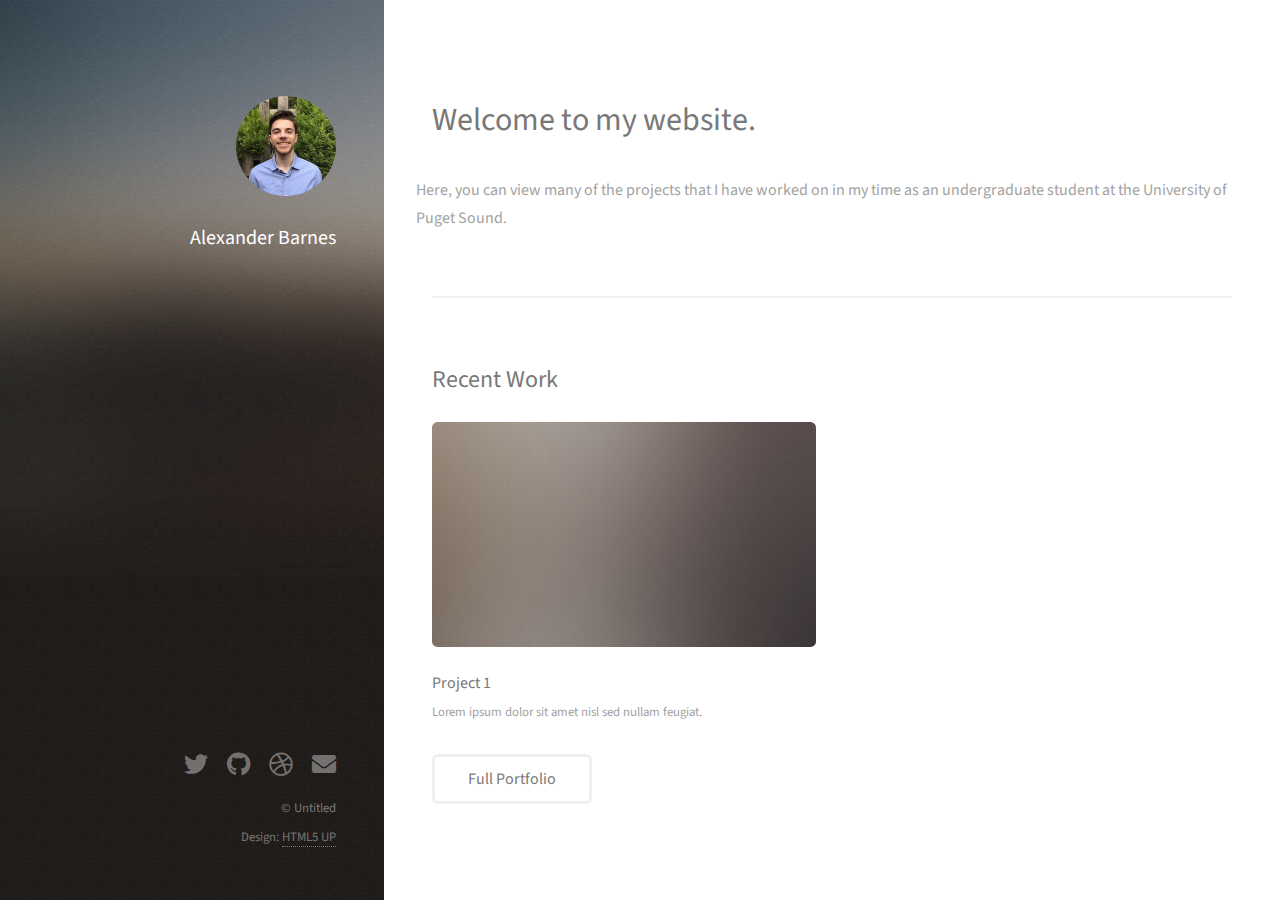
==== index.html @ 94eac15b "Update index.html" ====
<!DOCTYPE HTML>
<!--
	Strata by HTML5 UP
	html5up.net | @ajlkn
	Free for personal and commercial use under the CCA 3.0 license (html5up.net/license)
-->
<html>
	<head>
		<title>Alexander Barnes</title>
		<meta charset="utf-8" />
		<meta name="viewport" content="width=device-width, initial-scale=1, user-scalable=no" />
		<link rel="stylesheet" href="assets/css/main.css" />
	</head>
	<body class="is-preload">

		<!-- Header -->
			<header id="header">
				<div class="inner">
					<a href="#" class="image avatar"><img src="images/avatar.jpg" alt="" /></a>
					<h1><strong>Alexander Barnes</strong></h1>
				</div>
			</header>

		<!-- Main -->
			<div id="main">

				<!-- One -->
					<section id="one">
						<header class="major">
							<h2>Welcome to my website.</h2>
						</header>
						<p></p>
						<ul class="actions">Here, you can view many of the projects that I have worked on in my time as an undergraduate student at the University of Puget Sound.
							<!--<li><a href="#" class="button">Learn More</a></li>-->
						</ul>
					</section>

				<!-- Two -->
					<section id="two">
						<h2>Recent Work</h2>
						<div class="row">
							<article class="col-6 col-12-xsmall work-item">
								<a href="images/fulls/01.jpg" class="image fit thumb"><img src="images/thumbs/01.jpg" alt="" /></a>
								<h3>Project 1</h3>
								<p>Lorem ipsum dolor sit amet nisl sed nullam feugiat.</p>
							</article>
							<!--<article class="col-6 col-12-xsmall work-item">
								<a href="images/fulls/02.jpg" class="image fit thumb"><img src="images/thumbs/02.jpg" alt="" /></a>
								<h3>Ultricies lacinia interdum</h3>
								<p>Lorem ipsum dolor sit amet nisl sed nullam feugiat.</p>
							</article>
							<article class="col-6 col-12-xsmall work-item">
								<a href="images/fulls/03.jpg" class="image fit thumb"><img src="images/thumbs/03.jpg" alt="" /></a>
								<h3>Tortor metus commodo</h3>
								<p>Lorem ipsum dolor sit amet nisl sed nullam feugiat.</p>
							</article>
							<article class="col-6 col-12-xsmall work-item">
								<a href="images/fulls/04.jpg" class="image fit thumb"><img src="images/thumbs/04.jpg" alt="" /></a>
								<h3>Quam neque phasellus</h3>
								<p>Lorem ipsum dolor sit amet nisl sed nullam feugiat.</p>
							</article>
							<article class="col-6 col-12-xsmall work-item">
								<a href="images/fulls/05.jpg" class="image fit thumb"><img src="images/thumbs/05.jpg" alt="" /></a>
								<h3>Nunc enim commodo aliquet</h3>
								<p>Lorem ipsum dolor sit amet nisl sed nullam feugiat.</p>
							</article>
							<article class="col-6 col-12-xsmall work-item">
								<a href="images/fulls/06.jpg" class="image fit thumb"><img src="images/thumbs/06.jpg" alt="" /></a>
								<h3>Risus ornare lacinia</h3>
								<p>Lorem ipsum dolor sit amet nisl sed nullam feugiat.</p>
							</article>-->
						</div>
						<ul class="actions">
							<li><a href="projects.html" class="button">Full Portfolio</a></li>
						</ul>
					</section>

				<!-- Three -->
<!--
					<section id="three">
						<h2>Get In Touch</h2>
						<div class="row">
							<div class="col-8 col-12-small">
								<form method="post" action="#">
									<div class="row gtr-uniform gtr-50">
										<div class="col-6 col-12-xsmall"><input type="text" name="name" id="name" placeholder="Name" /></div>
										<div class="col-6 col-12-xsmall"><input type="email" name="email" id="email" placeholder="Email" /></div>
										<div class="col-12"><textarea name="message" id="message" placeholder="Message" rows="4"></textarea></div>
									</div>
								</form>
								<ul class="actions">
									<li><input type="submit" value="Send Message" /></li>
								</ul>
							</div>
							<div class="col-4 col-12-small">
								<ul class="labeled-icons">
									<li>
										<h3 class="icon solid fa-home"><span class="label">Address</span></h3>
										1234 Somewhere Rd.<br />
										Nashville, TN 00000<br />
										United States
									</li>
									<li>
										<h3 class="icon solid fa-mobile-alt"><span class="label">Phone</span></h3>
										000-000-0000
									</li>
									<li>
										<h3 class="icon solid fa-envelope"><span class="label">Email</span></h3>
										<a href="#">hello@untitled.tld</a>
									</li>
								</ul>
							</div>
						</div>
					</section>
-->

				<!-- Four -->
				<!--
					<section id="four">
						<h2>Elements</h2>

						<section>
							<h4>Text</h4>
							<p>This is <b>bold</b> and this is <strong>strong</strong>. This is <i>italic</i> and this is <em>emphasized</em>.
							This is <sup>superscript</sup> text and this is <sub>subscript</sub> text.
							This is <u>underlined</u> and this is code: <code>for (;;) { ... }</code>. Finally, <a href="#">this is a link</a>.</p>
							<hr />
							<header>
								<h4>Heading with a Subtitle</h4>
								<p>Lorem ipsum dolor sit amet nullam id egestas urna aliquam</p>
							</header>
							<p>Nunc lacinia ante nunc ac lobortis. Interdum adipiscing gravida odio porttitor sem non mi integer non faucibus ornare mi ut ante amet placerat aliquet. Volutpat eu sed ante lacinia sapien lorem accumsan varius montes viverra nibh in adipiscing blandit tempus accumsan.</p>
							<header>
								<h5>Heading with a Subtitle</h5>
								<p>Lorem ipsum dolor sit amet nullam id egestas urna aliquam</p>
							</header>
							<p>Nunc lacinia ante nunc ac lobortis. Interdum adipiscing gravida odio porttitor sem non mi integer non faucibus ornare mi ut ante amet placerat aliquet. Volutpat eu sed ante lacinia sapien lorem accumsan varius montes viverra nibh in adipiscing blandit tempus accumsan.</p>
							<hr />
							<h2>Heading Level 2</h2>
							<h3>Heading Level 3</h3>
							<h4>Heading Level 4</h4>
							<h5>Heading Level 5</h5>
							<h6>Heading Level 6</h6>
							<hr />
							<h5>Blockquote</h5>
							<blockquote>Fringilla nisl. Donec accumsan interdum nisi, quis tincidunt felis sagittis eget tempus euismod. Vestibulum ante ipsum primis in faucibus vestibulum. Blandit adipiscing eu felis iaculis volutpat ac adipiscing accumsan faucibus. Vestibulum ante ipsum primis in faucibus lorem ipsum dolor sit amet nullam adipiscing eu felis.</blockquote>
							<h5>Preformatted</h5>
							<pre><code>i = 0;

while (!deck.isInOrder()) {
print 'Iteration ' + i;
deck.shuffle();
i++;
}

print 'It took ' + i + ' iterations to sort the deck.';</code></pre>
						</section>

						<section>
							<h4>Lists</h4>
							<div class="row">
								<div class="col-6 col-12-xsmall">
									<h5>Unordered</h5>
									<ul>
										<li>Dolor pulvinar etiam magna etiam.</li>
										<li>Sagittis adipiscing lorem eleifend.</li>
										<li>Felis enim feugiat dolore viverra.</li>
									</ul>
									<h5>Alternate</h5>
									<ul class="alt">
										<li>Dolor pulvinar etiam magna etiam.</li>
										<li>Sagittis adipiscing lorem eleifend.</li>
										<li>Felis enim feugiat dolore viverra.</li>
									</ul>
								</div>
								<div class="col-6 col-12-xsmall">
									<h5>Ordered</h5>
									<ol>
										<li>Dolor pulvinar etiam magna etiam.</li>
										<li>Etiam vel felis at lorem sed viverra.</li>
										<li>Felis enim feugiat dolore viverra.</li>
										<li>Dolor pulvinar etiam magna etiam.</li>
										<li>Etiam vel felis at lorem sed viverra.</li>
										<li>Felis enim feugiat dolore viverra.</li>
									</ol>
									<h5>Icons</h5>
									<ul class="icons">
										<li><a href="#" class="icon brands fa-twitter"><span class="label">Twitter</span></a></li>
										<li><a href="#" class="icon brands fa-facebook-f"><span class="label">Facebook</span></a></li>
										<li><a href="#" class="icon brands fa-instagram"><span class="label">Instagram</span></a></li>
										<li><a href="#" class="icon brands fa-github"><span class="label">Github</span></a></li>
										<li><a href="#" class="icon brands fa-dribbble"><span class="label">Dribbble</span></a></li>
										<li><a href="#" class="icon brands fa-tumblr"><span class="label">Tumblr</span></a></li>
									</ul>
								</div>
							</div>
							<h5>Actions</h5>
							<ul class="actions">
								<li><a href="#" class="button primary">Default</a></li>
								<li><a href="#" class="button">Default</a></li>
							</ul>
							<ul class="actions small">
								<li><a href="#" class="button primary small">Small</a></li>
								<li><a href="#" class="button small">Small</a></li>
							</ul>
							<div class="row">
								<div class="col-6 col-12-small">
									<ul class="actions stacked">
										<li><a href="#" class="button primary">Default</a></li>
										<li><a href="#" class="button">Default</a></li>
									</ul>
								</div>
								<div class="col-6 col-12-small">
									<ul class="actions stacked">
										<li><a href="#" class="button primary small">Small</a></li>
										<li><a href="#" class="button small">Small</a></li>
									</ul>
								</div>
								<div class="col-6 col-12-small">
									<ul class="actions stacked">
										<li><a href="#" class="button primary fit">Default</a></li>
										<li><a href="#" class="button fit">Default</a></li>
									</ul>
								</div>
								<div class="col-6 col-12-small">
									<ul class="actions stacked">
										<li><a href="#" class="button primary small fit">Small</a></li>
										<li><a href="#" class="button small fit">Small</a></li>
									</ul>
								</div>
							</div>
						</section>

						<section>
							<h4>Table</h4>
							<h5>Default</h5>
							<div class="table-wrapper">
								<table>
									<thead>
										<tr>
											<th>Name</th>
											<th>Description</th>
											<th>Price</th>
										</tr>
									</thead>
									<tbody>
										<tr>
											<td>Item One</td>
											<td>Ante turpis integer aliquet porttitor.</td>
											<td>29.99</td>
										</tr>
										<tr>
											<td>Item Two</td>
											<td>Vis ac commodo adipiscing arcu aliquet.</td>
											<td>19.99</td>
										</tr>
										<tr>
											<td>Item Three</td>
											<td> Morbi faucibus arcu accumsan lorem.</td>
											<td>29.99</td>
										</tr>
										<tr>
											<td>Item Four</td>
											<td>Vitae integer tempus condimentum.</td>
											<td>19.99</td>
										</tr>
										<tr>
											<td>Item Five</td>
											<td>Ante turpis integer aliquet porttitor.</td>
											<td>29.99</td>
										</tr>
									</tbody>
									<tfoot>
										<tr>
											<td colspan="2"></td>
											<td>100.00</td>
										</tr>
									</tfoot>
								</table>
							</div>

							<h5>Alternate</h5>
							<div class="table-wrapper">
								<table class="alt">
									<thead>
										<tr>
											<th>Name</th>
											<th>Description</th>
											<th>Price</th>
										</tr>
									</thead>
									<tbody>
										<tr>
											<td>Item One</td>
											<td>Ante turpis integer aliquet porttitor.</td>
											<td>29.99</td>
										</tr>
										<tr>
											<td>Item Two</td>
											<td>Vis ac commodo adipiscing arcu aliquet.</td>
											<td>19.99</td>
										</tr>
										<tr>
											<td>Item Three</td>
											<td> Morbi faucibus arcu accumsan lorem.</td>
											<td>29.99</td>
										</tr>
										<tr>
											<td>Item Four</td>
											<td>Vitae integer tempus condimentum.</td>
											<td>19.99</td>
										</tr>
										<tr>
											<td>Item Five</td>
											<td>Ante turpis integer aliquet porttitor.</td>
											<td>29.99</td>
										</tr>
									</tbody>
									<tfoot>
										<tr>
											<td colspan="2"></td>
											<td>100.00</td>
										</tr>
									</tfoot>
								</table>
							</div>
						</section>

						<section>
							<h4>Buttons</h4>
							<ul class="actions">
								<li><a href="#" class="button primary">Primary</a></li>
								<li><a href="#" class="button">Default</a></li>
							</ul>
							<ul class="actions">
								<li><a href="#" class="button large">Large</a></li>
								<li><a href="#" class="button">Default</a></li>
								<li><a href="#" class="button small">Small</a></li>
							</ul>
							<ul class="actions fit">
								<li><a href="#" class="button primary fit">Fit</a></li>
								<li><a href="#" class="button fit">Fit</a></li>
							</ul>
							<ul class="actions fit small">
								<li><a href="#" class="button primary fit small">Fit + Small</a></li>
								<li><a href="#" class="button fit small">Fit + Small</a></li>
							</ul>
							<ul class="actions">
								<li><a href="#" class="button primary icon solid fa-download">Icon</a></li>
								<li><a href="#" class="button icon solid fa-download">Icon</a></li>
							</ul>
							<ul class="actions">
								<li><span class="button primary disabled">Primary</span></li>
								<li><span class="button disabled">Default</span></li>
							</ul>
						</section>

						<section>
							<h4>Form</h4>
							<form method="post" action="#">
								<div class="row gtr-uniform gtr-50">
									<div class="col-6 col-12-xsmall">
										<input type="text" name="demo-name" id="demo-name" value="" placeholder="Name" />
									</div>
									<div class="col-6 col-12-xsmall">
										<input type="email" name="demo-email" id="demo-email" value="" placeholder="Email" />
									</div>
									<div class="col-12">
										<select name="demo-category" id="demo-category">
											<option value="">- Category -</option>
											<option value="1">Manufacturing</option>
											<option value="1">Shipping</option>
											<option value="1">Administration</option>
											<option value="1">Human Resources</option>
										</select>
									</div>
									<div class="col-4 col-12-small">
										<input type="radio" id="demo-priority-low" name="demo-priority" checked>
										<label for="demo-priority-low">Low Priority</label>
									</div>
									<div class="col-4 col-12-small">
										<input type="radio" id="demo-priority-normal" name="demo-priority">
										<label for="demo-priority-normal">Normal Priority</label>
									</div>
									<div class="col-4 col-12-small">
										<input type="radio" id="demo-priority-high" name="demo-priority">
										<label for="demo-priority-high">High Priority</label>
									</div>
									<div class="col-6 col-12-small">
										<input type="checkbox" id="demo-copy" name="demo-copy">
										<label for="demo-copy">Email me a copy of this message</label>
									</div>
									<div class="col-6 col-12-small">
										<input type="checkbox" id="demo-human" name="demo-human" checked>
										<label for="demo-human">I am a human and not a robot</label>
									</div>
									<div class="col-12">
										<textarea name="demo-message" id="demo-message" placeholder="Enter your message" rows="6"></textarea>
									</div>
									<div class="col-12">
										<ul class="actions">
											<li><input type="submit" value="Send Message" class="primary" /></li>
											<li><input type="reset" value="Reset" /></li>
										</ul>
									</div>
								</div>
							</form>
						</section>

						<section>
							<h4>Image</h4>
							<h5>Fit</h5>
							<div class="box alt">
								<div class="row gtr-50 gtr-uniform">
									<div class="col-12"><span class="image fit"><img src="images/fulls/05.jpg" alt="" /></span></div>
									<div class="col-4"><span class="image fit"><img src="images/thumbs/01.jpg" alt="" /></span></div>
									<div class="col-4"><span class="image fit"><img src="images/thumbs/02.jpg" alt="" /></span></div>
									<div class="col-4"><span class="image fit"><img src="images/thumbs/03.jpg" alt="" /></span></div>
									<div class="col-4"><span class="image fit"><img src="images/thumbs/04.jpg" alt="" /></span></div>
									<div class="col-4"><span class="image fit"><img src="images/thumbs/05.jpg" alt="" /></span></div>
									<div class="col-4"><span class="image fit"><img src="images/thumbs/06.jpg" alt="" /></span></div>
									<div class="col-4"><span class="image fit"><img src="images/thumbs/03.jpg" alt="" /></span></div>
									<div class="col-4"><span class="image fit"><img src="images/thumbs/02.jpg" alt="" /></span></div>
									<div class="col-4"><span class="image fit"><img src="images/thumbs/01.jpg" alt="" /></span></div>
								</div>
							</div>
							<h5>Left &amp; Right</h5>
							<p><span class="image left"><img src="images/avatar.jpg" alt="" /></span>Fringilla nisl. Donec accumsan interdum nisi, quis tincidunt felis sagittis eget. tempus euismod. Vestibulum ante ipsum primis in faucibus vestibulum. Blandit adipiscing eu felis iaculis volutpat ac adipiscing accumsan eu faucibus. Integer ac pellentesque praesent tincidunt felis sagittis eget. tempus euismod. Vestibulum ante ipsum primis in faucibus vestibulum. Blandit adipiscing eu felis iaculis volutpat ac adipiscing accumsan eu faucibus. Integer ac pellentesque praesent. Donec accumsan interdum nisi, quis tincidunt felis sagittis eget. tempus euismod. Vestibulum ante ipsum primis in faucibus vestibulum. Blandit adipiscing eu felis iaculis volutpat ac adipiscing accumsan eu faucibus. Integer ac pellentesque praesent tincidunt felis sagittis eget. tempus euismod. Vestibulum ante ipsum primis in faucibus vestibulum. Blandit adipiscing eu felis iaculis volutpat ac adipiscing accumsan eu faucibus. Integer ac pellentesque praesent.</p>
							<p><span class="image right"><img src="images/avatar.jpg" alt="" /></span>Fringilla nisl. Donec accumsan interdum nisi, quis tincidunt felis sagittis eget. tempus euismod. Vestibulum ante ipsum primis in faucibus vestibulum. Blandit adipiscing eu felis iaculis volutpat ac adipiscing accumsan eu faucibus. Integer ac pellentesque praesent tincidunt felis sagittis eget. tempus euismod. Vestibulum ante ipsum primis in faucibus vestibulum. Blandit adipiscing eu felis iaculis volutpat ac adipiscing accumsan eu faucibus. Integer ac pellentesque praesent. Donec accumsan interdum nisi, quis tincidunt felis sagittis eget. tempus euismod. Vestibulum ante ipsum primis in faucibus vestibulum. Blandit adipiscing eu felis iaculis volutpat ac adipiscing accumsan eu faucibus. Integer ac pellentesque praesent tincidunt felis sagittis eget. tempus euismod. Vestibulum ante ipsum primis in faucibus vestibulum. Blandit adipiscing eu felis iaculis volutpat ac adipiscing accumsan eu faucibus. Integer ac pellentesque praesent.</p>
						</section>

					</section>
				-->

			</div>

		<!-- Footer -->
			<footer id="footer">
				<div class="inner">
					<ul class="icons">
						<li><a href="#" class="icon brands fa-twitter"><span class="label">Twitter</span></a></li>
						<li><a href="#" class="icon brands fa-github"><span class="label">Github</span></a></li>
						<li><a href="#" class="icon brands fa-dribbble"><span class="label">Dribbble</span></a></li>
						<li><a href="#" class="icon solid fa-envelope"><span class="label">Email</span></a></li>
					</ul>
					<ul class="copyright">
						<li>&copy; Untitled</li><li>Design: <a href="http://html5up.net">HTML5 UP</a></li>
					</ul>
				</div>
			</footer>

		<!-- Scripts -->
			<script src="assets/js/jquery.min.js"></script>
			<script src="assets/js/jquery.poptrox.min.js"></script>
			<script src="assets/js/browser.min.js"></script>
			<script src="assets/js/breakpoints.min.js"></script>
			<script src="assets/js/util.js"></script>
			<script src="assets/js/main.js"></script>

	</body>
</html>
---- assets/css/main.css ----
@import url("fontawesome-all.min.css");
@import url("https://fonts.googleapis.com/css?family=Source+Sans+Pro:400,400italic");

/*
	Strata by HTML5 UP
	html5up.net | @ajlkn
	Free for personal and commercial use under the CCA 3.0 license (html5up.net/license)
*/

html, body, div, span, applet, object,
iframe, h1, h2, h3, h4, h5, h6, p, blockquote,
pre, a, abbr, acronym, address, big, cite,
code, del, dfn, em, img, ins, kbd, q, s, samp,
small, strike, strong, sub, sup, tt, var, b,
u, i, center, dl, dt, dd, ol, ul, li, fieldset,
form, label, legend, table, caption, tbody,
tfoot, thead, tr, th, td, article, aside,
canvas, details, embed, figure, figcaption,
footer, header, hgroup, menu, nav, output, ruby,
section, summary, time, mark, audio, video {
	margin: 0;
	padding: 0;
	border: 0;
	font-size: 100%;
	font: inherit;
	vertical-align: baseline;}

article, aside, details, figcaption, figure,
footer, header, hgroup, menu, nav, section {
	display: block;}

body {
	line-height: 1;
}

ol, ul {
	list-style: none;
}

blockquote, q {
	quotes: none;
}

	blockquote:before, blockquote:after, q:before, q:after {
		content: '';
		content: none;
	}

table {
	border-collapse: collapse;
	border-spacing: 0;
}

body {
	-webkit-text-size-adjust: none;
}

mark {
	background-color: transparent;
	color: inherit;
}

input::-moz-focus-inner {
	border: 0;
	padding: 0;
}

input, select, textarea {
	-moz-appearance: none;
	-webkit-appearance: none;
	-ms-appearance: none;
	appearance: none;
}

/* Basic */

	html {
		box-sizing: border-box;
	}

	*, *:before, *:after {
		box-sizing: inherit;
	}

	body {
		background: #fff;
	}

		body.is-preload *, body.is-preload *:before, body.is-preload *:after {
			-moz-animation: none !important;
			-webkit-animation: none !important;
			-ms-animation: none !important;
			animation: none !important;
			-moz-transition: none !important;
			-webkit-transition: none !important;
			-ms-transition: none !important;
			transition: none !important;
		}

	body, input, select, textarea {
		color: #a2a2a2;
		font-family: "Source Sans Pro", Helvetica, sans-serif;
		font-size: 16pt;
		font-weight: 400;
		line-height: 1.75em;
	}

	a {
		-moz-transition: color 0.2s ease-in-out, border-color 0.2s ease-in-out;
		-webkit-transition: color 0.2s ease-in-out, border-color 0.2s ease-in-out;
		-ms-transition: color 0.2s ease-in-out, border-color 0.2s ease-in-out;
		transition: color 0.2s ease-in-out, border-color 0.2s ease-in-out;
		border-bottom: dotted 1px;
		color: #49bf9d;
		text-decoration: none;
	}

		a:hover {
			border-bottom-color: transparent;
			color: #49bf9d !important;
			text-decoration: none;
		}

	strong, b {
		color: #787878;
		font-weight: 400;
	}

	em, i {
		font-style: italic;
	}

	p {
		margin: 0 0 2em 0;
	}

	h1, h2, h3, h4, h5, h6 {
		color: #787878;
		font-weight: 400;
		line-height: 1em;
		margin: 0 0 1em 0;
	}

		h1 a, h2 a, h3 a, h4 a, h5 a, h6 a {
			color: inherit;
			text-decoration: none;
		}

	h1 {
		font-size: 2em;
		line-height: 1.5em;
	}

	h2 {
		font-size: 1.5em;
		line-height: 1.5em;
	}

	h3 {
		font-size: 1.25em;
		line-height: 1.5em;
	}

	h4 {
		font-size: 1.1em;
		line-height: 1.5em;
	}

	h5 {
		font-size: 0.9em;
		line-height: 1.5em;
	}

	h6 {
		font-size: 0.7em;
		line-height: 1.5em;
	}

	sub {
		font-size: 0.8em;
		position: relative;
		top: 0.5em;
	}

	sup {
		font-size: 0.8em;
		position: relative;
		top: -0.5em;
	}

	hr {
		border: 0;
		border-bottom: solid 2px #efefef;
		margin: 2em 0;
	}

		hr.major {
			margin: 3em 0;
		}

	blockquote {
		border-left: solid 6px #efefef;
		font-style: italic;
		margin: 0 0 2em 0;
		padding: 0.5em 0 0.5em 1.5em;
	}

	code {
		background: #f7f7f7;
		border-radius: 0.35em;
		border: solid 2px #efefef;
		font-family: "Courier New", monospace;
		font-size: 0.9em;
		margin: 0 0.25em;
		padding: 0.25em 0.65em;
	}

	pre {
		-webkit-overflow-scrolling: touch;
		font-family: "Courier New", monospace;
		font-size: 0.9em;
		margin: 0 0 2em 0;
	}

		pre code {
			display: block;
			line-height: 1.75em;
			padding: 1em 1.5em;
			overflow-x: auto;
		}

	.align-left {
		text-align: left;
	}

	.align-center {
		text-align: center;
	}

	.align-right {
		text-align: right;
	}

/* Container */

	.container {
		margin: 0 auto;
		max-width: calc(100% - 4em);
		width: 100%;
	}

		.container.xsmall {
			width: 25%;
		}

		.container.small {
			width: 50%;
		}

		.container.medium {
			width: 75%;
		}

		.container.large {
			width: 125%;
		}

		.container.xlarge {
			width: 150%;
		}

		.container.max {
			width: 100%;
		}

		@media screen and (max-width: 980px) {

			.container {
				width: 100% !important;
				max-width: 100% !important;
			}

		}

		@media screen and (max-width: 480px) {

			.container {
				max-width: calc(100% - 3em);
			}

		}

/* Row */

	.row {
		display: flex;
		flex-wrap: wrap;
		box-sizing: border-box;
		align-items: stretch;
	}

		.row > * {
			box-sizing: border-box;
		}

		.row.gtr-uniform > * > :last-child {
			margin-bottom: 0;
		}

		.row.aln-left {
			justify-content: flex-start;
		}

		.row.aln-center {
			justify-content: center;
		}

		.row.aln-right {
			justify-content: flex-end;
		}

		.row.aln-top {
			align-items: flex-start;
		}

		.row.aln-middle {
			align-items: center;
		}

		.row.aln-bottom {
			align-items: flex-end;
		}

		.row > .imp {
			order: -1;
		}

		.row > .col-1 {
			width: 8.33333%;
		}

		.row > .off-1 {
			margin-left: 8.33333%;
		}

		.row > .col-2 {
			width: 16.66667%;
		}

		.row > .off-2 {
			margin-left: 16.66667%;
		}

		.row > .col-3 {
			width: 25%;
		}

		.row > .off-3 {
			margin-left: 25%;
		}

		.row > .col-4 {
			width: 33.33333%;
		}

		.row > .off-4 {
			margin-left: 33.33333%;
		}

		.row > .col-5 {
			width: 41.66667%;
		}

		.row > .off-5 {
			margin-left: 41.66667%;
		}

		.row > .col-6 {
			width: 50%;
		}

		.row > .off-6 {
			margin-left: 50%;
		}

		.row > .col-7 {
			width: 58.33333%;
		}

		.row > .off-7 {
			margin-left: 58.33333%;
		}

		.row > .col-8 {
			width: 66.66667%;
		}

		.row > .off-8 {
			margin-left: 66.66667%;
		}

		.row > .col-9 {
			width: 75%;
		}

		.row > .off-9 {
			margin-left: 75%;
		}

		.row > .col-10 {
			width: 83.33333%;
		}

		.row > .off-10 {
			margin-left: 83.33333%;
		}

		.row > .col-11 {
			width: 91.66667%;
		}

		.row > .off-11 {
			margin-left: 91.66667%;
		}

		.row > .col-12 {
			width: 100%;
		}

		.row > .off-12 {
			margin-left: 100%;
		}

		.row.gtr-0 {
			margin-top: 0;
			margin-left: 0em;
		}

			.row.gtr-0 > * {
				padding: 0 0 0 0em;
			}

			.row.gtr-0.gtr-uniform {
				margin-top: 0em;
			}

				.row.gtr-0.gtr-uniform > * {
					padding-top: 0em;
				}

		.row.gtr-25 {
			margin-top: 0;
			margin-left: -0.625em;
		}

			.row.gtr-25 > * {
				padding: 0 0 0 0.625em;
			}

			.row.gtr-25.gtr-uniform {
				margin-top: -0.625em;
			}

				.row.gtr-25.gtr-uniform > * {
					padding-top: 0.625em;
				}

		.row.gtr-50 {
			margin-top: 0;
			margin-left: -1.25em;
		}

			.row.gtr-50 > * {
				padding: 0 0 0 1.25em;
			}

			.row.gtr-50.gtr-uniform {
				margin-top: -1.25em;
			}

				.row.gtr-50.gtr-uniform > * {
					padding-top: 1.25em;
				}

		.row {
			margin-top: 0;
			margin-left: -2.5em;
		}

			.row > * {
				padding: 0 0 0 2.5em;
			}

			.row.gtr-uniform {
				margin-top: -2.5em;
			}

				.row.gtr-uniform > * {
					padding-top: 2.5em;
				}

		.row.gtr-150 {
			margin-top: 0;
			margin-left: -3.75em;
		}

			.row.gtr-150 > * {
				padding: 0 0 0 3.75em;
			}

			.row.gtr-150.gtr-uniform {
				margin-top: -3.75em;
			}

				.row.gtr-150.gtr-uniform > * {
					padding-top: 3.75em;
				}

		.row.gtr-200 {
			margin-top: 0;
			margin-left: -5em;
		}

			.row.gtr-200 > * {
				padding: 0 0 0 5em;
			}

			.row.gtr-200.gtr-uniform {
				margin-top: -5em;
			}

				.row.gtr-200.gtr-uniform > * {
					padding-top: 5em;
				}

		@media screen and (max-width: 1800px) {

			.row {
				display: flex;
				flex-wrap: wrap;
				box-sizing: border-box;
				align-items: stretch;
			}

				.row > * {
					box-sizing: border-box;
				}

				.row.gtr-uniform > * > :last-child {
					margin-bottom: 0;
				}

				.row.aln-left {
					justify-content: flex-start;
				}

				.row.aln-center {
					justify-content: center;
				}

				.row.aln-right {
					justify-content: flex-end;
				}

				.row.aln-top {
					align-items: flex-start;
				}

				.row.aln-middle {
					align-items: center;
				}

				.row.aln-bottom {
					align-items: flex-end;
				}

				.row > .imp-xlarge {
					order: -1;
				}

				.row > .col-1-xlarge {
					width: 8.33333%;
				}

				.row > .off-1-xlarge {
					margin-left: 8.33333%;
				}

				.row > .col-2-xlarge {
					width: 16.66667%;
				}

				.row > .off-2-xlarge {
					margin-left: 16.66667%;
				}

				.row > .col-3-xlarge {
					width: 25%;
				}

				.row > .off-3-xlarge {
					margin-left: 25%;
				}

				.row > .col-4-xlarge {
					width: 33.33333%;
				}

				.row > .off-4-xlarge {
					margin-left: 33.33333%;
				}

				.row > .col-5-xlarge {
					width: 41.66667%;
				}

				.row > .off-5-xlarge {
					margin-left: 41.66667%;
				}

				.row > .col-6-xlarge {
					width: 50%;
				}

				.row > .off-6-xlarge {
					margin-left: 50%;
				}

				.row > .col-7-xlarge {
					width: 58.33333%;
				}

				.row > .off-7-xlarge {
					margin-left: 58.33333%;
				}

				.row > .col-8-xlarge {
					width: 66.66667%;
				}

				.row > .off-8-xlarge {
					margin-left: 66.66667%;
				}

				.row > .col-9-xlarge {
					width: 75%;
				}

				.row > .off-9-xlarge {
					margin-left: 75%;
				}

				.row > .col-10-xlarge {
					width: 83.33333%;
				}

				.row > .off-10-xlarge {
					margin-left: 83.33333%;
				}

				.row > .col-11-xlarge {
					width: 91.66667%;
				}

				.row > .off-11-xlarge {
					margin-left: 91.66667%;
				}

				.row > .col-12-xlarge {
					width: 100%;
				}

				.row > .off-12-xlarge {
					margin-left: 100%;
				}

				.row.gtr-0 {
					margin-top: 0;
					margin-left: 0em;
				}

					.row.gtr-0 > * {
						padding: 0 0 0 0em;
					}

					.row.gtr-0.gtr-uniform {
						margin-top: 0em;
					}

						.row.gtr-0.gtr-uniform > * {
							padding-top: 0em;
						}

				.row.gtr-25 {
					margin-top: 0;
					margin-left: -0.625em;
				}

					.row.gtr-25 > * {
						padding: 0 0 0 0.625em;
					}

					.row.gtr-25.gtr-uniform {
						margin-top: -0.625em;
					}

						.row.gtr-25.gtr-uniform > * {
							padding-top: 0.625em;
						}

				.row.gtr-50 {
					margin-top: 0;
					margin-left: -1.25em;
				}

					.row.gtr-50 > * {
						padding: 0 0 0 1.25em;
					}

					.row.gtr-50.gtr-uniform {
						margin-top: -1.25em;
					}

						.row.gtr-50.gtr-uniform > * {
							padding-top: 1.25em;
						}

				.row {
					margin-top: 0;
					margin-left: -2.5em;
				}

					.row > * {
						padding: 0 0 0 2.5em;
					}

					.row.gtr-uniform {
						margin-top: -2.5em;
					}

						.row.gtr-uniform > * {
							padding-top: 2.5em;
						}

				.row.gtr-150 {
					margin-top: 0;
					margin-left: -3.75em;
				}

					.row.gtr-150 > * {
						padding: 0 0 0 3.75em;
					}

					.row.gtr-150.gtr-uniform {
						margin-top: -3.75em;
					}

						.row.gtr-150.gtr-uniform > * {
							padding-top: 3.75em;
						}

				.row.gtr-200 {
					margin-top: 0;
					margin-left: -5em;
				}

					.row.gtr-200 > * {
						padding: 0 0 0 5em;
					}

					.row.gtr-200.gtr-uniform {
						margin-top: -5em;
					}

						.row.gtr-200.gtr-uniform > * {
							padding-top: 5em;
						}

		}

		@media screen and (max-width: 1280px) {

			.row {
				display: flex;
				flex-wrap: wrap;
				box-sizing: border-box;
				align-items: stretch;
			}

				.row > * {
					box-sizing: border-box;
				}

				.row.gtr-uniform > * > :last-child {
					margin-bottom: 0;
				}

				.row.aln-left {
					justify-content: flex-start;
				}

				.row.aln-center {
					justify-content: center;
				}

				.row.aln-right {
					justify-content: flex-end;
				}

				.row.aln-top {
					align-items: flex-start;
				}

				.row.aln-middle {
					align-items: center;
				}

				.row.aln-bottom {
					align-items: flex-end;
				}

				.row > .imp-large {
					order: -1;
				}

				.row > .col-1-large {
					width: 8.33333%;
				}

				.row > .off-1-large {
					margin-left: 8.33333%;
				}

				.row > .col-2-large {
					width: 16.66667%;
				}

				.row > .off-2-large {
					margin-left: 16.66667%;
				}

				.row > .col-3-large {
					width: 25%;
				}

				.row > .off-3-large {
					margin-left: 25%;
				}

				.row > .col-4-large {
					width: 33.33333%;
				}

				.row > .off-4-large {
					margin-left: 33.33333%;
				}

				.row > .col-5-large {
					width: 41.66667%;
				}

				.row > .off-5-large {
					margin-left: 41.66667%;
				}

				.row > .col-6-large {
					width: 50%;
				}

				.row > .off-6-large {
					margin-left: 50%;
				}

				.row > .col-7-large {
					width: 58.33333%;
				}

				.row > .off-7-large {
					margin-left: 58.33333%;
				}

				.row > .col-8-large {
					width: 66.66667%;
				}

				.row > .off-8-large {
					margin-left: 66.66667%;
				}

				.row > .col-9-large {
					width: 75%;
				}

				.row > .off-9-large {
					margin-left: 75%;
				}

				.row > .col-10-large {
					width: 83.33333%;
				}

				.row > .off-10-large {
					margin-left: 83.33333%;
				}

				.row > .col-11-large {
					width: 91.66667%;
				}

				.row > .off-11-large {
					margin-left: 91.66667%;
				}

				.row > .col-12-large {
					width: 100%;
				}

				.row > .off-12-large {
					margin-left: 100%;
				}

				.row.gtr-0 {
					margin-top: 0;
					margin-left: 0em;
				}

					.row.gtr-0 > * {
						padding: 0 0 0 0em;
					}

					.row.gtr-0.gtr-uniform {
						margin-top: 0em;
					}

						.row.gtr-0.gtr-uniform > * {
							padding-top: 0em;
						}

				.row.gtr-25 {
					margin-top: 0;
					margin-left: -0.5em;
				}

					.row.gtr-25 > * {
						padding: 0 0 0 0.5em;
					}

					.row.gtr-25.gtr-uniform {
						margin-top: -0.5em;
					}

						.row.gtr-25.gtr-uniform > * {
							padding-top: 0.5em;
						}

				.row.gtr-50 {
					margin-top: 0;
					margin-left: -1em;
				}

					.row.gtr-50 > * {
						padding: 0 0 0 1em;
					}

					.row.gtr-50.gtr-uniform {
						margin-top: -1em;
					}

						.row.gtr-50.gtr-uniform > * {
							padding-top: 1em;
						}

				.row {
					margin-top: 0;
					margin-left: -2em;
				}

					.row > * {
						padding: 0 0 0 2em;
					}

					.row.gtr-uniform {
						margin-top: -2em;
					}

						.row.gtr-uniform > * {
							padding-top: 2em;
						}

				.row.gtr-150 {
					margin-top: 0;
					margin-left: -3em;
				}

					.row.gtr-150 > * {
						padding: 0 0 0 3em;
					}

					.row.gtr-150.gtr-uniform {
						margin-top: -3em;
					}

						.row.gtr-150.gtr-uniform > * {
							padding-top: 3em;
						}

				.row.gtr-200 {
					margin-top: 0;
					margin-left: -4em;
				}

					.row.gtr-200 > * {
						padding: 0 0 0 4em;
					}

					.row.gtr-200.gtr-uniform {
						margin-top: -4em;
					}

						.row.gtr-200.gtr-uniform > * {
							padding-top: 4em;
						}

		}

		@media screen and (max-width: 980px) {

			.row {
				display: flex;
				flex-wrap: wrap;
				box-sizing: border-box;
				align-items: stretch;
			}

				.row > * {
					box-sizing: border-box;
				}

				.row.gtr-uniform > * > :last-child {
					margin-bottom: 0;
				}

				.row.aln-left {
					justify-content: flex-start;
				}

				.row.aln-center {
					justify-content: center;
				}

				.row.aln-right {
					justify-content: flex-end;
				}

				.row.aln-top {
					align-items: flex-start;
				}

				.row.aln-middle {
					align-items: center;
				}

				.row.aln-bottom {
					align-items: flex-end;
				}

				.row > .imp-medium {
					order: -1;
				}

				.row > .col-1-medium {
					width: 8.33333%;
				}

				.row > .off-1-medium {
					margin-left: 8.33333%;
				}

				.row > .col-2-medium {
					width: 16.66667%;
				}

				.row > .off-2-medium {
					margin-left: 16.66667%;
				}

				.row > .col-3-medium {
					width: 25%;
				}

				.row > .off-3-medium {
					margin-left: 25%;
				}

				.row > .col-4-medium {
					width: 33.33333%;
				}

				.row > .off-4-medium {
					margin-left: 33.33333%;
				}

				.row > .col-5-medium {
					width: 41.66667%;
				}

				.row > .off-5-medium {
					margin-left: 41.66667%;
				}

				.row > .col-6-medium {
					width: 50%;
				}

				.row > .off-6-medium {
					margin-left: 50%;
				}

				.row > .col-7-medium {
					width: 58.33333%;
				}

				.row > .off-7-medium {
					margin-left: 58.33333%;
				}

				.row > .col-8-medium {
					width: 66.66667%;
				}

				.row > .off-8-medium {
					margin-left: 66.66667%;
				}

				.row > .col-9-medium {
					width: 75%;
				}

				.row > .off-9-medium {
					margin-left: 75%;
				}

				.row > .col-10-medium {
					width: 83.33333%;
				}

				.row > .off-10-medium {
					margin-left: 83.33333%;
				}

				.row > .col-11-medium {
					width: 91.66667%;
				}

				.row > .off-11-medium {
					margin-left: 91.66667%;
				}

				.row > .col-12-medium {
					width: 100%;
				}

				.row > .off-12-medium {
					margin-left: 100%;
				}

				.row.gtr-0 {
					margin-top: 0;
					margin-left: 0em;
				}

					.row.gtr-0 > * {
						padding: 0 0 0 0em;
					}

					.row.gtr-0.gtr-uniform {
						margin-top: 0em;
					}

						.row.gtr-0.gtr-uniform > * {
							padding-top: 0em;
						}

				.row.gtr-25 {
					margin-top: 0;
					margin-left: -0.5em;
				}

					.row.gtr-25 > * {
						padding: 0 0 0 0.5em;
					}

					.row.gtr-25.gtr-uniform {
						margin-top: -0.5em;
					}

						.row.gtr-25.gtr-uniform > * {
							padding-top: 0.5em;
						}

				.row.gtr-50 {
					margin-top: 0;
					margin-left: -1em;
				}

					.row.gtr-50 > * {
						padding: 0 0 0 1em;
					}

					.row.gtr-50.gtr-uniform {
						margin-top: -1em;
					}

						.row.gtr-50.gtr-uniform > * {
							padding-top: 1em;
						}

				.row {
					margin-top: 0;
					margin-left: -2em;
				}

					.row > * {
						padding: 0 0 0 2em;
					}

					.row.gtr-uniform {
						margin-top: -2em;
					}

						.row.gtr-uniform > * {
							padding-top: 2em;
						}

				.row.gtr-150 {
					margin-top: 0;
					margin-left: -3em;
				}

					.row.gtr-150 > * {
						padding: 0 0 0 3em;
					}

					.row.gtr-150.gtr-uniform {
						margin-top: -3em;
					}

						.row.gtr-150.gtr-uniform > * {
							padding-top: 3em;
						}

				.row.gtr-200 {
					margin-top: 0;
					margin-left: -4em;
				}

					.row.gtr-200 > * {
						padding: 0 0 0 4em;
					}

					.row.gtr-200.gtr-uniform {
						margin-top: -4em;
					}

						.row.gtr-200.gtr-uniform > * {
							padding-top: 4em;
						}

		}

		@media screen and (max-width: 736px) {

			.row {
				display: flex;
				flex-wrap: wrap;
				box-sizing: border-box;
				align-items: stretch;
			}

				.row > * {
					box-sizing: border-box;
				}

				.row.gtr-uniform > * > :last-child {
					margin-bottom: 0;
				}

				.row.aln-left {
					justify-content: flex-start;
				}

				.row.aln-center {
					justify-content: center;
				}

				.row.aln-right {
					justify-content: flex-end;
				}

				.row.aln-top {
					align-items: flex-start;
				}

				.row.aln-middle {
					align-items: center;
				}

				.row.aln-bottom {
					align-items: flex-end;
				}

				.row > .imp-small {
					order: -1;
				}

				.row > .col-1-small {
					width: 8.33333%;
				}

				.row > .off-1-small {
					margin-left: 8.33333%;
				}

				.row > .col-2-small {
					width: 16.66667%;
				}

				.row > .off-2-small {
					margin-left: 16.66667%;
				}

				.row > .col-3-small {
					width: 25%;
				}

				.row > .off-3-small {
					margin-left: 25%;
				}

				.row > .col-4-small {
					width: 33.33333%;
				}

				.row > .off-4-small {
					margin-left: 33.33333%;
				}

				.row > .col-5-small {
					width: 41.66667%;
				}

				.row > .off-5-small {
					margin-left: 41.66667%;
				}

				.row > .col-6-small {
					width: 50%;
				}

				.row > .off-6-small {
					margin-left: 50%;
				}

				.row > .col-7-small {
					width: 58.33333%;
				}

				.row > .off-7-small {
					margin-left: 58.33333%;
				}

				.row > .col-8-small {
					width: 66.66667%;
				}

				.row > .off-8-small {
					margin-left: 66.66667%;
				}

				.row > .col-9-small {
					width: 75%;
				}

				.row > .off-9-small {
					margin-left: 75%;
				}

				.row > .col-10-small {
					width: 83.33333%;
				}

				.row > .off-10-small {
					margin-left: 83.33333%;
				}

				.row > .col-11-small {
					width: 91.66667%;
				}

				.row > .off-11-small {
					margin-left: 91.66667%;
				}

				.row > .col-12-small {
					width: 100%;
				}

				.row > .off-12-small {
					margin-left: 100%;
				}

				.row.gtr-0 {
					margin-top: 0;
					margin-left: 0em;
				}

					.row.gtr-0 > * {
						padding: 0 0 0 0em;
					}

					.row.gtr-0.gtr-uniform {
						margin-top: 0em;
					}

						.row.gtr-0.gtr-uniform > * {
							padding-top: 0em;
						}

				.row.gtr-25 {
					margin-top: 0;
					margin-left: -0.375em;
				}

					.row.gtr-25 > * {
						padding: 0 0 0 0.375em;
					}

					.row.gtr-25.gtr-uniform {
						margin-top: -0.375em;
					}

						.row.gtr-25.gtr-uniform > * {
							padding-top: 0.375em;
						}

				.row.gtr-50 {
					margin-top: 0;
					margin-left: -0.75em;
				}

					.row.gtr-50 > * {
						padding: 0 0 0 0.75em;
					}

					.row.gtr-50.gtr-uniform {
						margin-top: -0.75em;
					}

						.row.gtr-50.gtr-uniform > * {
							padding-top: 0.75em;
						}

				.row {
					margin-top: 0;
					margin-left: -1.5em;
				}

					.row > * {
						padding: 0 0 0 1.5em;
					}

					.row.gtr-uniform {
						margin-top: -1.5em;
					}

						.row.gtr-uniform > * {
							padding-top: 1.5em;
						}

				.row.gtr-150 {
					margin-top: 0;
					margin-left: -2.25em;
				}

					.row.gtr-150 > * {
						padding: 0 0 0 2.25em;
					}

					.row.gtr-150.gtr-uniform {
						margin-top: -2.25em;
					}

						.row.gtr-150.gtr-uniform > * {
							padding-top: 2.25em;
						}

				.row.gtr-200 {
					margin-top: 0;
					margin-left: -3em;
				}

					.row.gtr-200 > * {
						padding: 0 0 0 3em;
					}

					.row.gtr-200.gtr-uniform {
						margin-top: -3em;
					}

						.row.gtr-200.gtr-uniform > * {
							padding-top: 3em;
						}

		}

		@media screen and (max-width: 480px) {

			.row {
				display: flex;
				flex-wrap: wrap;
				box-sizing: border-box;
				align-items: stretch;
			}

				.row > * {
					box-sizing: border-box;
				}

				.row.gtr-uniform > * > :last-child {
					margin-bottom: 0;
				}

				.row.aln-left {
					justify-content: flex-start;
				}

				.row.aln-center {
					justify-content: center;
				}

				.row.aln-right {
					justify-content: flex-end;
				}

				.row.aln-top {
					align-items: flex-start;
				}

				.row.aln-middle {
					align-items: center;
				}

				.row.aln-bottom {
					align-items: flex-end;
				}

				.row > .imp-xsmall {
					order: -1;
				}

				.row > .col-1-xsmall {
					width: 8.33333%;
				}

				.row > .off-1-xsmall {
					margin-left: 8.33333%;
				}

				.row > .col-2-xsmall {
					width: 16.66667%;
				}

				.row > .off-2-xsmall {
					margin-left: 16.66667%;
				}

				.row > .col-3-xsmall {
					width: 25%;
				}

				.row > .off-3-xsmall {
					margin-left: 25%;
				}

				.row > .col-4-xsmall {
					width: 33.33333%;
				}

				.row > .off-4-xsmall {
					margin-left: 33.33333%;
				}

				.row > .col-5-xsmall {
					width: 41.66667%;
				}

				.row > .off-5-xsmall {
					margin-left: 41.66667%;
				}

				.row > .col-6-xsmall {
					width: 50%;
				}

				.row > .off-6-xsmall {
					margin-left: 50%;
				}

				.row > .col-7-xsmall {
					width: 58.33333%;
				}

				.row > .off-7-xsmall {
					margin-left: 58.33333%;
				}

				.row > .col-8-xsmall {
					width: 66.66667%;
				}

				.row > .off-8-xsmall {
					margin-left: 66.66667%;
				}

				.row > .col-9-xsmall {
					width: 75%;
				}

				.row > .off-9-xsmall {
					margin-left: 75%;
				}

				.row > .col-10-xsmall {
					width: 83.33333%;
				}

				.row > .off-10-xsmall {
					margin-left: 83.33333%;
				}

				.row > .col-11-xsmall {
					width: 91.66667%;
				}

				.row > .off-11-xsmall {
					margin-left: 91.66667%;
				}

				.row > .col-12-xsmall {
					width: 100%;
				}

				.row > .off-12-xsmall {
					margin-left: 100%;
				}

				.row.gtr-0 {
					margin-top: 0;
					margin-left: 0em;
				}

					.row.gtr-0 > * {
						padding: 0 0 0 0em;
					}

					.row.gtr-0.gtr-uniform {
						margin-top: 0em;
					}

						.row.gtr-0.gtr-uniform > * {
							padding-top: 0em;
						}

				.row.gtr-25 {
					margin-top: 0;
					margin-left: -0.375em;
				}

					.row.gtr-25 > * {
						padding: 0 0 0 0.375em;
					}

					.row.gtr-25.gtr-uniform {
						margin-top: -0.375em;
					}

						.row.gtr-25.gtr-uniform > * {
							padding-top: 0.375em;
						}

				.row.gtr-50 {
					margin-top: 0;
					margin-left: -0.75em;
				}

					.row.gtr-50 > * {
						padding: 0 0 0 0.75em;
					}

					.row.gtr-50.gtr-uniform {
						margin-top: -0.75em;
					}

						.row.gtr-50.gtr-uniform > * {
							padding-top: 0.75em;
						}

				.row {
					margin-top: 0;
					margin-left: -1.5em;
				}

					.row > * {
						padding: 0 0 0 1.5em;
					}

					.row.gtr-uniform {
						margin-top: -1.5em;
					}

						.row.gtr-uniform > * {
							padding-top: 1.5em;
						}

				.row.gtr-150 {
					margin-top: 0;
					margin-left: -2.25em;
				}

					.row.gtr-150 > * {
						padding: 0 0 0 2.25em;
					}

					.row.gtr-150.gtr-uniform {
						margin-top: -2.25em;
					}

						.row.gtr-150.gtr-uniform > * {
							padding-top: 2.25em;
						}

				.row.gtr-200 {
					margin-top: 0;
					margin-left: -3em;
				}

					.row.gtr-200 > * {
						padding: 0 0 0 3em;
					}

					.row.gtr-200.gtr-uniform {
						margin-top: -3em;
					}

						.row.gtr-200.gtr-uniform > * {
							padding-top: 3em;
						}

		}

/* Section/Article */

	section.special, article.special {
		text-align: center;
	}

	header p {
		color: #b2b2b2;
		position: relative;
		margin: 0 0 1.5em 0;
	}

	header h2 + p {
		font-size: 1.25em;
		margin-top: -1em;
		line-height: 1.5em;
	}

	header h3 + p {
		font-size: 1.1em;
		margin-top: -0.8em;
		line-height: 1.5em;
	}

	header h4 + p,
	header h5 + p,
	header h6 + p {
		font-size: 0.9em;
		margin-top: -0.6em;
		line-height: 1.5em;
	}

	header.major h2 {
		font-size: 2em;
	}

/* Form */

	form {
		margin: 0 0 2em 0;
	}

	label {
		color: #787878;
		display: block;
		font-size: 0.9em;
		font-weight: 400;
		margin: 0 0 1em 0;
	}

	input[type="text"],
	input[type="password"],
	input[type="email"],
	select,
	textarea {
		-moz-appearance: none;
		-webkit-appearance: none;
		-ms-appearance: none;
		appearance: none;
		background: #f7f7f7;
		border-radius: 0.35em;
		border: solid 2px transparent;
		color: inherit;
		display: block;
		outline: 0;
		padding: 0 0.75em;
		text-decoration: none;
		width: 100%;
	}

		input[type="text"]:invalid,
		input[type="password"]:invalid,
		input[type="email"]:invalid,
		select:invalid,
		textarea:invalid {
			box-shadow: none;
		}

		input[type="text"]:focus,
		input[type="password"]:focus,
		input[type="email"]:focus,
		select:focus,
		textarea:focus {
			border-color: #49bf9d;
		}

	select {
		background-image: url("data:image/svg+xml;charset=utf8,%3Csvg xmlns='http://www.w3.org/2000/svg' width='40' height='40' preserveAspectRatio='none' viewBox='0 0 40 40'%3E%3Cpath d='M9.4,12.3l10.4,10.4l10.4-10.4c0.2-0.2,0.5-0.4,0.9-0.4c0.3,0,0.6,0.1,0.9,0.4l3.3,3.3c0.2,0.2,0.4,0.5,0.4,0.9 c0,0.4-0.1,0.6-0.4,0.9L20.7,31.9c-0.2,0.2-0.5,0.4-0.9,0.4c-0.3,0-0.6-0.1-0.9-0.4L4.3,17.3c-0.2-0.2-0.4-0.5-0.4-0.9 c0-0.4,0.1-0.6,0.4-0.9l3.3-3.3c0.2-0.2,0.5-0.4,0.9-0.4S9.1,12.1,9.4,12.3z' fill='%23dfdfdf' /%3E%3C/svg%3E");
		background-size: 1.25rem;
		background-repeat: no-repeat;
		background-position: calc(100% - 1rem) center;
		height: 2.75em;
		padding-right: 2.75em;
		text-overflow: ellipsis;
	}

		select option {
			color: #787878;
			background: #fff;
		}

		select:focus::-ms-value {
			background-color: transparent;
		}

		select::-ms-expand {
			display: none;
		}

	input[type="text"],
	input[type="password"],
	input[type="email"],
	select {
		height: 2.75em;
	}

	textarea {
		padding: 0.75em;
	}

	input[type="checkbox"],
	input[type="radio"] {
		-moz-appearance: none;
		-webkit-appearance: none;
		-ms-appearance: none;
		appearance: none;
		display: block;
		float: left;
		margin-right: -2em;
		opacity: 0;
		width: 1em;
		z-index: -1;
	}

		input[type="checkbox"] + label,
		input[type="radio"] + label {
			text-decoration: none;
			color: #a2a2a2;
			cursor: pointer;
			display: inline-block;
			font-size: 1em;
			font-weight: 400;
			padding-left: 2.4em;
			padding-right: 0.75em;
			position: relative;
		}

			input[type="checkbox"] + label:before,
			input[type="radio"] + label:before {
				-moz-osx-font-smoothing: grayscale;
				-webkit-font-smoothing: antialiased;
				display: inline-block;
				font-style: normal;
				font-variant: normal;
				text-rendering: auto;
				line-height: 1;
				text-transform: none !important;
				font-family: 'Font Awesome 5 Free';
				font-weight: 900;
			}

			input[type="checkbox"] + label:before,
			input[type="radio"] + label:before {
				background: #f7f7f7;
				border-radius: 0.35em;
				border: solid 2px transparent;
				content: '';
				display: inline-block;
				font-size: 0.8em;
				height: 2.0625em;
				left: 0;
				line-height: 1.85625em;
				position: absolute;
				text-align: center;
				top: 0;
				width: 2.0625em;
			}

		input[type="checkbox"]:checked + label:before,
		input[type="radio"]:checked + label:before {
			background: #787878;
			border-color: #787878;
			color: #fff;
			content: '\f00c';
		}

		input[type="checkbox"]:focus + label:before,
		input[type="radio"]:focus + label:before {
			border-color: #49bf9d;
		}

	input[type="checkbox"] + label:before {
		border-radius: 0.35em;
	}

	input[type="radio"] + label:before {
		border-radius: 100%;
	}

	::-webkit-input-placeholder {
		color: #b2b2b2 !important;
		opacity: 1.0;
	}

	:-moz-placeholder {
		color: #b2b2b2 !important;
		opacity: 1.0;
	}

	::-moz-placeholder {
		color: #b2b2b2 !important;
		opacity: 1.0;
	}

	:-ms-input-placeholder {
		color: #b2b2b2 !important;
		opacity: 1.0;
	}

/* Box */

	.box {
		border-radius: 0.35em;
		border: solid 2px #efefef;
		margin-bottom: 2em;
		padding: 1.5em;
	}

		.box > :last-child,
		.box > :last-child > :last-child,
		.box > :last-child > :last-child > :last-child {
			margin-bottom: 0;
		}

		.box.alt {
			border: 0;
			border-radius: 0;
			padding: 0;
		}

/* Icon */

	.icon {
		text-decoration: none;
		border-bottom: none;
		position: relative;
	}

		.icon:before {
			-moz-osx-font-smoothing: grayscale;
			-webkit-font-smoothing: antialiased;
			display: inline-block;
			font-style: normal;
			font-variant: normal;
			text-rendering: auto;
			line-height: 1;
			text-transform: none !important;
			font-family: 'Font Awesome 5 Free';
			font-weight: 400;
		}

		.icon > .label {
			display: none;
		}

		.icon:before {
			line-height: inherit;
		}

		.icon.solid:before {
			font-weight: 900;
		}

		.icon.brands:before {
			font-family: 'Font Awesome 5 Brands';
		}

/* Image */

	.image {
		border-radius: 0.35em;
		border: 0;
		display: inline-block;
		position: relative;
	}

		.image:before {
			-moz-transition: opacity 0.2s ease-in-out;
			-webkit-transition: opacity 0.2s ease-in-out;
			-ms-transition: opacity 0.2s ease-in-out;
			transition: opacity 0.2s ease-in-out;
			background: url("images/overlay.png");
			border-radius: 0.35em;
			content: '';
			display: block;
			height: 100%;
			left: 0;
			opacity: 0.5;
			position: absolute;
			top: 0;
			width: 100%;
		}

		.image.thumb {
			text-align: center;
		}

			.image.thumb:after {
				-moz-transition: opacity 0.2s ease-in-out;
				-webkit-transition: opacity 0.2s ease-in-out;
				-ms-transition: opacity 0.2s ease-in-out;
				transition: opacity 0.2s ease-in-out;
				border-radius: 0.35em;
				border: solid 3px rgba(255, 255, 255, 0.5);
				color: #fff;
				content: 'View';
				display: inline-block;
				font-size: 0.8em;
				font-weight: 400;
				left: 50%;
				line-height: 2.25em;
				margin: -1.25em 0 0 -3em;
				opacity: 0;
				padding: 0 1.5em;
				position: absolute;
				text-align: center;
				text-decoration: none;
				top: 50%;
				white-space: nowrap;
			}

			.image.thumb:hover:after {
				opacity: 1.0;
			}

			.image.thumb:hover:before {
				background: url("images/overlay.png"), url("images/overlay.png");
				opacity: 1.0;
			}

		.image img {
			border-radius: 0.35em;
			display: block;
		}

		.image.left {
			float: left;
			margin: 0 1.5em 1em 0;
			top: 0.25em;
		}

		.image.right {
			float: right;
			margin: 0 0 1em 1.5em;
			top: 0.25em;
		}

		.image.left, .image.right {
			max-width: 40%;
		}

			.image.left img, .image.right img {
				width: 100%;
			}

		.image.fit {
			display: block;
			margin: 0 0 2em 0;
			width: 100%;
		}

			.image.fit img {
				width: 100%;
			}

		.image.avatar {
			border-radius: 100%;
		}

			.image.avatar:before {
				display: none;
			}

			.image.avatar img {
				border-radius: 100%;
				width: 100%;
			}

/* List */

	ol {
		list-style: decimal;
		margin: 0 0 2em 0;
		padding-left: 1.25em;
	}

		ol li {
			padding-left: 0.25em;
		}

	ul {
		list-style: disc;
		margin: 0 0 2em 0;
		padding-left: 1em;
	}

		ul li {
			padding-left: 0.5em;
		}

		ul.alt {
			list-style: none;
			padding-left: 0;
		}

			ul.alt li {
				border-top: solid 2px #efefef;
				padding: 0.5em 0;
			}

				ul.alt li:first-child {
					border-top: 0;
					padding-top: 0;
				}

	dl {
		margin: 0 0 2em 0;
	}

/* Icons */

	ul.icons {
		cursor: default;
		list-style: none;
		padding-left: 0;
	}

		ul.icons li {
			display: inline-block;
			padding: 0 1em 0 0;
		}

			ul.icons li:last-child {
				padding-right: 0;
			}

			ul.icons li .icon:before {
				font-size: 1.5em;
			}

/* Labeled Icons */

	ul.labeled-icons {
		list-style: none;
		padding: 0;
	}

		ul.labeled-icons li {
			line-height: 1.75em;
			margin: 1.5em 0 0 0;
			padding-left: 2.25em;
			position: relative;
		}

			ul.labeled-icons li:first-child {
				margin-top: 0;
			}

			ul.labeled-icons li a {
				color: inherit;
			}

			ul.labeled-icons li h3 {
				color: #b2b2b2;
				left: 0;
				position: absolute;
				text-align: center;
				top: 0;
				width: 1em;
			}

/* Actions */

	ul.actions {
		display: -moz-flex;
		display: -webkit-flex;
		display: -ms-flex;
		display: flex;
		cursor: default;
		list-style: none;
		margin-left: -1em;
		padding-left: 0;
	}

		ul.actions li {
			padding: 0 0 0 1em;
			vertical-align: middle;
		}

		ul.actions.special {
			-moz-justify-content: center;
			-webkit-justify-content: center;
			-ms-justify-content: center;
			justify-content: center;
			width: 100%;
			margin-left: 0;
		}

			ul.actions.special li:first-child {
				padding-left: 0;
			}

		ul.actions.stacked {
			-moz-flex-direction: column;
			-webkit-flex-direction: column;
			-ms-flex-direction: column;
			flex-direction: column;
			margin-left: 0;
		}

			ul.actions.stacked li {
				padding: 1.3em 0 0 0;
			}

				ul.actions.stacked li:first-child {
					padding-top: 0;
				}

		ul.actions.fit {
			width: calc(100% + 1em);
		}

			ul.actions.fit li {
				-moz-flex-grow: 1;
				-webkit-flex-grow: 1;
				-ms-flex-grow: 1;
				flex-grow: 1;
				-moz-flex-shrink: 1;
				-webkit-flex-shrink: 1;
				-ms-flex-shrink: 1;
				flex-shrink: 1;
				width: 100%;
			}

				ul.actions.fit li > * {
					width: 100%;
				}

			ul.actions.fit.stacked {
				width: 100%;
			}

		@media screen and (max-width: 480px) {

			ul.actions:not(.fixed) {
				-moz-flex-direction: column;
				-webkit-flex-direction: column;
				-ms-flex-direction: column;
				flex-direction: column;
				margin-left: 0;
				width: 100% !important;
			}

				ul.actions:not(.fixed) li {
					-moz-flex-grow: 1;
					-webkit-flex-grow: 1;
					-ms-flex-grow: 1;
					flex-grow: 1;
					-moz-flex-shrink: 1;
					-webkit-flex-shrink: 1;
					-ms-flex-shrink: 1;
					flex-shrink: 1;
					padding: 1em 0 0 0;
					text-align: center;
					width: 100%;
				}

					ul.actions:not(.fixed) li > * {
						width: 100%;
					}

					ul.actions:not(.fixed) li:first-child {
						padding-top: 0;
					}

					ul.actions:not(.fixed) li input[type="submit"],
					ul.actions:not(.fixed) li input[type="reset"],
					ul.actions:not(.fixed) li input[type="button"],
					ul.actions:not(.fixed) li button,
					ul.actions:not(.fixed) li .button {
						width: 100%;
					}

						ul.actions:not(.fixed) li input[type="submit"].icon:before,
						ul.actions:not(.fixed) li input[type="reset"].icon:before,
						ul.actions:not(.fixed) li input[type="button"].icon:before,
						ul.actions:not(.fixed) li button.icon:before,
						ul.actions:not(.fixed) li .button.icon:before {
							margin-left: -0.5em;
						}

		}

/* Table */

	.table-wrapper {
		-webkit-overflow-scrolling: touch;
		overflow-x: auto;
	}

	table {
		margin: 0 0 2em 0;
		width: 100%;
	}

		table tbody tr {
			border: solid 1px #efefef;
			border-left: 0;
			border-right: 0;
		}

			table tbody tr:nth-child(2n + 1) {
				background-color: #f7f7f7;
			}

		table td {
			padding: 0.75em 0.75em;
		}

		table th {
			color: #787878;
			font-size: 0.9em;
			font-weight: 400;
			padding: 0 0.75em 0.75em 0.75em;
			text-align: left;
		}

		table thead {
			border-bottom: solid 2px #efefef;
		}

		table tfoot {
			border-top: solid 2px #efefef;
		}

		table.alt {
			border-collapse: separate;
		}

			table.alt tbody tr td {
				border: solid 2px #efefef;
				border-left-width: 0;
				border-top-width: 0;
			}

				table.alt tbody tr td:first-child {
					border-left-width: 2px;
				}

			table.alt tbody tr:first-child td {
				border-top-width: 2px;
			}

			table.alt thead {
				border-bottom: 0;
			}

			table.alt tfoot {
				border-top: 0;
			}

/* Button */

	input[type="submit"],
	input[type="reset"],
	input[type="button"],
	.button {
		-moz-appearance: none;
		-webkit-appearance: none;
		-ms-appearance: none;
		appearance: none;
		-moz-transition: background-color 0.2s ease-in-out, color 0.2s ease-in-out, border-color 0.2s ease-in-out;
		-webkit-transition: background-color 0.2s ease-in-out, color 0.2s ease-in-out, border-color 0.2s ease-in-out;
		-ms-transition: background-color 0.2s ease-in-out, color 0.2s ease-in-out, border-color 0.2s ease-in-out;
		transition: background-color 0.2s ease-in-out, color 0.2s ease-in-out, border-color 0.2s ease-in-out;
		background-color: transparent;
		border-radius: 0.35em;
		border: solid 3px #efefef;
		color: #787878 !important;
		cursor: pointer;
		display: inline-block;
		font-weight: 400;
		height: 3.15em;
		height: calc(2.75em + 6px);
		line-height: 2.75em;
		min-width: 10em;
		padding: 0 1.5em;
		text-align: center;
		text-decoration: none;
		white-space: nowrap;
	}

		input[type="submit"]:hover,
		input[type="reset"]:hover,
		input[type="button"]:hover,
		.button:hover {
			border-color: #49bf9d;
			color: #49bf9d !important;
		}

		input[type="submit"]:active,
		input[type="reset"]:active,
		input[type="button"]:active,
		.button:active {
			background-color: rgba(73, 191, 157, 0.1);
			border-color: #49bf9d;
			color: #49bf9d !important;
		}

		input[type="submit"].icon,
		input[type="reset"].icon,
		input[type="button"].icon,
		.button.icon {
			padding-left: 1.35em;
		}

			input[type="submit"].icon:before,
			input[type="reset"].icon:before,
			input[type="button"].icon:before,
			.button.icon:before {
				margin-right: 0.5em;
			}

		input[type="submit"].fit,
		input[type="reset"].fit,
		input[type="button"].fit,
		.button.fit {
			min-width: 0;
			width: 100%;
		}

		input[type="submit"].small,
		input[type="reset"].small,
		input[type="button"].small,
		.button.small {
			font-size: 0.8em;
		}

		input[type="submit"].large,
		input[type="reset"].large,
		input[type="button"].large,
		.button.large {
			font-size: 1.35em;
		}

		input[type="submit"].primary,
		input[type="reset"].primary,
		input[type="button"].primary,
		.button.primary {
			background-color: #49bf9d;
			border-color: #49bf9d;
			color: #ffffff !important;
		}

			input[type="submit"].primary:hover,
			input[type="reset"].primary:hover,
			input[type="button"].primary:hover,
			.button.primary:hover {
				background-color: #5cc6a7;
				border-color: #5cc6a7;
			}

			input[type="submit"].primary:active,
			input[type="reset"].primary:active,
			input[type="button"].primary:active,
			.button.primary:active {
				background-color: #3eb08f;
				border-color: #3eb08f;
			}

		input[type="submit"].disabled, input[type="submit"]:disabled,
		input[type="reset"].disabled,
		input[type="reset"]:disabled,
		input[type="button"].disabled,
		input[type="button"]:disabled,
		.button.disabled,
		.button:disabled {
			background-color: #e7e7e7 !important;
			border-color: #e7e7e7 !important;
			color: #b2b2b2 !important;
			cursor: default;
		}

/* Work Item */

	.work-item {
		margin: 0 0 2em 0;
	}

		.work-item .image {
			margin: 0 0 1.5em 0;
		}

		.work-item h3 {
			font-size: 1em;
			margin: 0 0 0.5em 0;
		}

		.work-item p {
			font-size: 0.8em;
			line-height: 1.5em;
			margin: 0;
		}

/* Header */

	#header {
		display: -moz-flex;
		display: -webkit-flex;
		display: -ms-flex;
		display: flex;
		-moz-flex-direction: column;
		-webkit-flex-direction: column;
		-ms-flex-direction: column;
		flex-direction: column;
		-moz-align-items: -moz-flex-end;
		-webkit-align-items: -webkit-flex-end;
		-ms-align-items: -ms-flex-end;
		align-items: flex-end;
		-moz-justify-content: space-between;
		-webkit-justify-content: space-between;
		-ms-justify-content: space-between;
		justify-content: space-between;
		background-color: #1f1815;
		background-attachment: scroll,								scroll;
		background-image: url("images/overlay.png"), url("../../images/bg.jpg");
		background-position: top left,							top left;
		background-repeat: repeat,								no-repeat;
		background-size: auto,								150%;
		color: rgba(255, 255, 255, 0.5);
		height: 100%;
		left: 0;
		padding: 8em 4em;
		position: fixed;
		text-align: right;
		top: 0;
		width: 35%;
	}

		#header > * {
			-moz-flex-shrink: 0;
			-webkit-flex-shrink: 0;
			-ms-flex-shrink: 0;
			flex-shrink: 0;
			width: 100%;
		}

		#header > .inner {
			-moz-flex-grow: 1;
			-webkit-flex-grow: 1;
			-ms-flex-grow: 1;
			flex-grow: 1;
			margin: 0 0 2em 0;
		}

		#header strong, #header b {
			color: #ffffff;
		}

		#header h2, #header h3, #header h4, #header h5, #header h6 {
			color: #ffffff;
		}

		#header h1 {
			color: rgba(255, 255, 255, 0.5);
			font-size: 1.35em;
			line-height: 1.75em;
			margin: 0;
		}

		#header .image.avatar {
			margin: 0 0 1em 0;
			width: 6.25em;
		}

/* Footer */

	#footer .icons {
		margin: 1em 0 0 0;
	}

		#footer .icons a {
			color: rgba(255, 255, 255, 0.4);
		}

	#footer .copyright {
		color: rgba(255, 255, 255, 0.4);
		font-size: 0.8em;
		list-style: none;
		margin: 1em 0 0 0;
		padding: 0;
	}

		#footer .copyright li {
			border-left: solid 1px rgba(255, 255, 255, 0.25);
			display: inline-block;
			line-height: 1em;
			margin-left: 0.75em;
			padding-left: 0.75em;
		}

			#footer .copyright li:first-child {
				border-left: 0;
				margin-left: 0;
				padding-left: 0;
			}

			#footer .copyright li a {
				color: inherit;
			}

/* Main */

	#main {
		margin-left: 35%;
		max-width: 54em;
		padding: 8em 4em 4em 4em;
		width: calc(100% - 35%);
	}

		#main > section {
			border-top: solid 2px #efefef;
			margin: 4em 0 0 0;
			padding: 4em 0 0 0;
		}

			#main > section:first-child {
				border-top: 0;
				margin-top: 0;
				padding-top: 0;
			}

/* Poptrox */

	@-moz-keyframes spin {
		0% {
			-moz-transform: rotate(0deg);
			-webkit-transform: rotate(0deg);
			-ms-transform: rotate(0deg);
			transform: rotate(0deg);
		}

		100% {
			-moz-transform: rotate(360deg);
			-webkit-transform: rotate(360deg);
			-ms-transform: rotate(360deg);
			transform: rotate(360deg);
		}
	}

	@-webkit-keyframes spin {
		0% {
			-moz-transform: rotate(0deg);
			-webkit-transform: rotate(0deg);
			-ms-transform: rotate(0deg);
			transform: rotate(0deg);
		}

		100% {
			-moz-transform: rotate(360deg);
			-webkit-transform: rotate(360deg);
			-ms-transform: rotate(360deg);
			transform: rotate(360deg);
		}
	}

	@-ms-keyframes spin {
		0% {
			-moz-transform: rotate(0deg);
			-webkit-transform: rotate(0deg);
			-ms-transform: rotate(0deg);
			transform: rotate(0deg);
		}

		100% {
			-moz-transform: rotate(360deg);
			-webkit-transform: rotate(360deg);
			-ms-transform: rotate(360deg);
			transform: rotate(360deg);
		}
	}

	@keyframes spin {
		0% {
			-moz-transform: rotate(0deg);
			-webkit-transform: rotate(0deg);
			-ms-transform: rotate(0deg);
			transform: rotate(0deg);
		}

		100% {
			-moz-transform: rotate(360deg);
			-webkit-transform: rotate(360deg);
			-ms-transform: rotate(360deg);
			transform: rotate(360deg);
		}
	}

	.poptrox-popup {
		-moz-box-sizing: content-box;
		-webkit-box-sizing: content-box;
		-ms-box-sizing: content-box;
		box-sizing: content-box;
		-webkit-tap-highlight-color: rgba(255, 255, 255, 0);
		background: #fff;
		border-radius: 0.35em;
		box-shadow: 0 0.1em 0.15em 0 rgba(0, 0, 0, 0.15);
		overflow: hidden;
		padding-bottom: 3em;
	}

		.poptrox-popup .loader {
			text-decoration: none;
			-moz-animation: spin 1s linear infinite;
			-webkit-animation: spin 1s linear infinite;
			-ms-animation: spin 1s linear infinite;
			animation: spin 1s linear infinite;
			font-size: 1.5em;
			height: 1em;
			left: 50%;
			line-height: 1em;
			margin: -0.5em 0 0 -0.5em;
			position: absolute;
			top: 50%;
			width: 1em;
		}

			.poptrox-popup .loader:before {
				-moz-osx-font-smoothing: grayscale;
				-webkit-font-smoothing: antialiased;
				display: inline-block;
				font-style: normal;
				font-variant: normal;
				text-rendering: auto;
				line-height: 1;
				text-transform: none !important;
				font-family: 'Font Awesome 5 Free';
				font-weight: 900;
			}

			.poptrox-popup .loader:before {
				content: '\f1ce';
			}

		.poptrox-popup .caption {
			background: #fff;
			bottom: 0;
			cursor: default;
			font-size: 0.9em;
			height: 3em;
			left: 0;
			line-height: 2.8em;
			position: absolute;
			text-align: center;
			width: 100%;
			z-index: 1;
		}

		.poptrox-popup .nav-next,
		.poptrox-popup .nav-previous {
			text-decoration: none;
			-moz-transition: opacity 0.2s ease-in-out;
			-webkit-transition: opacity 0.2s ease-in-out;
			-ms-transition: opacity 0.2s ease-in-out;
			transition: opacity 0.2s ease-in-out;
			-webkit-tap-highlight-color: rgba(255, 255, 255, 0);
			background: rgba(0, 0, 0, 0.01);
			cursor: pointer;
			height: 100%;
			opacity: 0;
			position: absolute;
			top: 0;
			width: 50%;
		}

			.poptrox-popup .nav-next:before,
			.poptrox-popup .nav-previous:before {
				-moz-osx-font-smoothing: grayscale;
				-webkit-font-smoothing: antialiased;
				display: inline-block;
				font-style: normal;
				font-variant: normal;
				text-rendering: auto;
				line-height: 1;
				text-transform: none !important;
				font-family: 'Font Awesome 5 Free';
				font-weight: 900;
			}

			.poptrox-popup .nav-next:before,
			.poptrox-popup .nav-previous:before {
				color: #fff;
				font-size: 2.5em;
				height: 1em;
				line-height: 1em;
				margin-top: -0.75em;
				position: absolute;
				text-align: center;
				top: 50%;
				width: 1.5em;
			}

		.poptrox-popup .nav-next {
			right: 0;
		}

			.poptrox-popup .nav-next:before {
				content: '\f105';
				right: 0;
			}

		.poptrox-popup .nav-previous {
			left: 0;
		}

			.poptrox-popup .nav-previous:before {
				content: '\f104';
				left: 0;
			}

		.poptrox-popup .closer {
			text-decoration: none;
			-moz-transition: opacity 0.2s ease-in-out;
			-webkit-transition: opacity 0.2s ease-in-out;
			-ms-transition: opacity 0.2s ease-in-out;
			transition: opacity 0.2s ease-in-out;
			-webkit-tap-highlight-color: rgba(255, 255, 255, 0);
			color: #fff;
			height: 4em;
			line-height: 4em;
			opacity: 0;
			position: absolute;
			right: 0;
			text-align: center;
			top: 0;
			width: 4em;
			z-index: 2;
		}

			.poptrox-popup .closer:before {
				-moz-osx-font-smoothing: grayscale;
				-webkit-font-smoothing: antialiased;
				display: inline-block;
				font-style: normal;
				font-variant: normal;
				text-rendering: auto;
				line-height: 1;
				text-transform: none !important;
				font-family: 'Font Awesome 5 Free';
				font-weight: 900;
			}

			.poptrox-popup .closer:before {
				-moz-box-sizing: content-box;
				-webkit-box-sizing: content-box;
				-ms-box-sizing: content-box;
				box-sizing: content-box;
				border-radius: 100%;
				border: solid 3px rgba(255, 255, 255, 0.5);
				content: '\f00d';
				display: block;
				font-size: 1em;
				height: 1.75em;
				left: 50%;
				line-height: 1.75em;
				margin: -0.875em 0 0 -0.875em;
				position: absolute;
				top: 50%;
				width: 1.75em;
			}

		.poptrox-popup:hover .nav-next,
		.poptrox-popup:hover .nav-previous {
			opacity: 0.5;
		}

			.poptrox-popup:hover .nav-next:hover,
			.poptrox-popup:hover .nav-previous:hover {
				opacity: 1.0;
			}

		.poptrox-popup:hover .closer {
			opacity: 0.5;
		}

			.poptrox-popup:hover .closer:hover {
				opacity: 1.0;
			}

/* Touch */

	body.is-touch .image.thumb:before {
		opacity: 0.5 !important;
	}

	body.is-touch .image.thumb:after {
		display: none !important;
	}

	body.is-touch #header {
		background-attachment: scroll;
		background-size: auto, cover;
	}

	body.is-touch .poptrox-popup .nav-next,
	body.is-touch .poptrox-popup .nav-previous,
	body.is-touch .poptrox-popup .closer {
		opacity: 1.0 !important;
	}

/* XLarge */

	@media screen and (max-width: 1800px) {

		/* Basic */

			body, input, select, textarea {
				font-size: 12pt;
			}

	}

/* Large */

	@media screen and (max-width: 1280px) {

		/* Header */

			#header {
				padding: 6em 3em 3em 3em;
				width: 30%;
			}

				#header h1 {
					font-size: 1.25em;
				}

					#header h1 br {
						display: none;
					}

				#header > .inner {
					margin-bottom: 0;
				}

		/* Footer */

			#footer .copyright li {
				border-left-width: 0;
				display: block;
				line-height: 2.25em;
				margin-left: 0;
				padding-left: 0;
			}

		/* Main */

			#main {
				margin-left: 30%;
				max-width: none;
				padding: 6em 3em 3em 3em;
				width: calc(100% - 30%);
			}

	}

/* Medium */

	@media screen and (max-width: 980px) {

		/* Basic */

			h1 br, h2 br, h3 br, h4 br, h5 br, h6 br {
				display: none;
			}

		/* List */

			ul.icons li .icon {
				font-size: 1.25em;
			}

		/* Header */

			#header {
				background-attachment: scroll;
				background-position: top left, center center;
				background-size: auto,		cover;
				left: auto;
				padding: 6em 4em;
				position: relative;
				text-align: center;
				top: auto;
				width: 100%;
				display: block;
			}

				#header h1 {
					font-size: 1.75em;
				}

					#header h1 br {
						display: inline;
					}

		/* Footer */

			#footer {
				background-attachment: scroll;
				background-color: #1f1815;
				background-image: url("images/overlay.png"), url("../../images/bg.jpg");
				background-position: top left,						bottom center;
				background-repeat: repeat,							no-repeat;
				background-size: auto,							cover;
				bottom: auto;
				left: auto;
				padding: 4em 4em 6em 4em;
				position: relative;
				text-align: center;
				width: 100%;
			}

				#footer .icons {
					margin: 0 0 1em 0;
				}

				#footer .copyright {
					margin: 0 0 1em 0;
				}

					#footer .copyright li {
						border-left-width: 1px;
						display: inline-block;
						line-height: 1em;
						margin-left: 0.75em;
						padding-left: 0.75em;
					}

		/* Main */

			#main {
				margin: 0;
				padding: 6em 4em;
				width: 100%;
			}

	}

/* Small */

	@media screen and (max-width: 736px) {

		/* Basic */

			h1 {
				font-size: 1.5em;
			}

			h2 {
				font-size: 1.2em;
			}

			h3 {
				font-size: 1em;
			}

		/* Section/Article */

			section.special, article.special {
				text-align: center;
			}

			header.major h2 {
				font-size: 1.35em;
			}

		/* List */

			ul.labeled-icons li {
				padding-left: 2em;
			}

				ul.labeled-icons li h3 {
					line-height: 1.75em;
				}

		/* Header */

			#header {
				padding: 2.25em 1.5em;
			}

				#header h1 {
					font-size: 1.35em;
				}

		/* Footer */

			#footer {
				padding: 2.25em 1.5em;
			}

		/* Main */

			#main {
				padding: 2.25em 1.5em 0.25em 1.5em;
			}

				#main > section {
					margin: 2.25em 0 0 0;
					padding: 2.25em 0 0 0;
				}

		/* Poptrox */

			.poptrox-popup {
				border-radius: 0;
			}

				.poptrox-popup .nav-next:before,
				.poptrox-popup .nav-previous:before {
					margin-top: -1em;
				}

	}

/* XSmall */

	@media screen and (max-width: 480px) {

		/* Header */

			#header {
				padding: 4.5em 1.5em;
			}

				#header h1 br {
					display: none;
				}

		/* Footer */

			#footer .copyright li {
				border-left-width: 0;
				display: block;
				line-height: 2.25em;
				margin-left: 0;
				padding-left: 0;
			}

	}
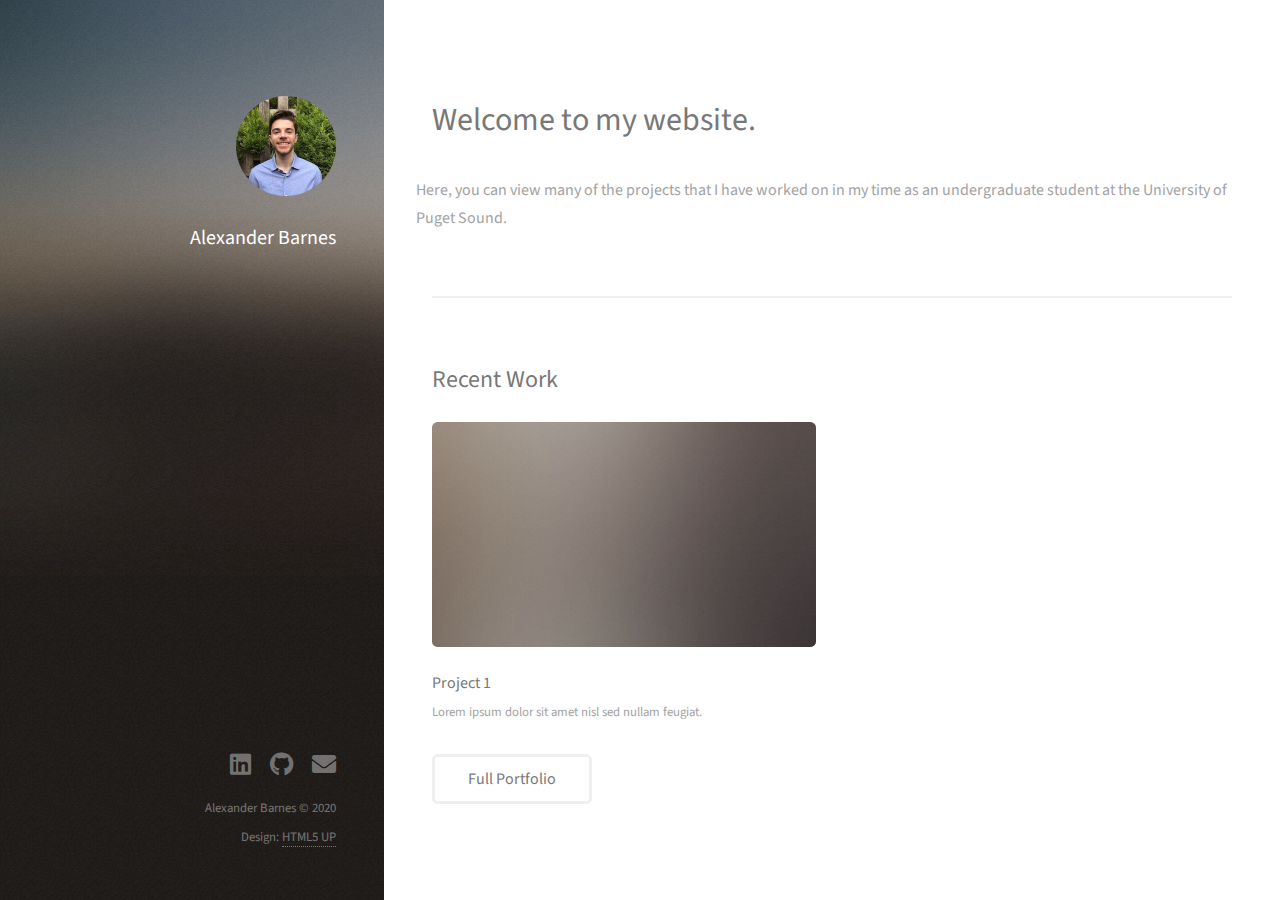
==== commit 574278a8: "Update index.html" ====
--- a/index.html
+++ b/index.html
@@ -5,46 +5,48 @@
 	Free for personal and commercial use under the CCA 3.0 license (html5up.net/license)
 -->
 <html>
-	<head>
-		<title>Alexander Barnes</title>
-		<meta charset="utf-8" />
-		<meta name="viewport" content="width=device-width, initial-scale=1, user-scalable=no" />
-		<link rel="stylesheet" href="assets/css/main.css" />
-	</head>
-	<body class="is-preload">
-
-		<!-- Header -->
-			<header id="header">
-				<div class="inner">
-					<a href="#" class="image avatar"><img src="images/avatar.jpg" alt="" /></a>
-					<h1><strong>Alexander Barnes</strong></h1>
-				</div>
-			</header>
-
-		<!-- Main -->
-			<div id="main">
-
-				<!-- One -->
-					<section id="one">
-						<header class="major">
-							<h2>Welcome to my website.</h2>
-						</header>
-						<p></p>
-						<ul class="actions">Here, you can view many of the projects that I have worked on in my time as an undergraduate student at the University of Puget Sound.
-							<!--<li><a href="#" class="button">Learn More</a></li>-->
-						</ul>
-					</section>
-
-				<!-- Two -->
-					<section id="two">
-						<h2>Recent Work</h2>
-						<div class="row">
-							<article class="col-6 col-12-xsmall work-item">
-								<a href="images/fulls/01.jpg" class="image fit thumb"><img src="images/thumbs/01.jpg" alt="" /></a>
-								<h3>Project 1</h3>
-								<p>Lorem ipsum dolor sit amet nisl sed nullam feugiat.</p>
-							</article>
-							<!--<article class="col-6 col-12-xsmall work-item">
+
+<head>
+    <title>Alexander Barnes</title>
+    <meta charset="utf-8" />
+    <meta name="viewport" content="width=device-width, initial-scale=1, user-scalable=no" />
+    <link rel="stylesheet" href="assets/css/main.css" />
+</head>
+
+<body class="is-preload">
+
+    <!-- Header -->
+    <header id="header">
+        <div class="inner">
+            <a href="#" class="image avatar"><img src="images/avatar.jpg" alt="" /></a>
+            <h1><strong>Alexander Barnes</strong></h1>
+        </div>
+    </header>
+
+    <!-- Main -->
+    <div id="main">
+
+        <!-- One -->
+        <section id="one">
+            <header class="major">
+                <h2>Welcome to my website.</h2>
+            </header>
+            <p></p>
+            <ul class="actions">Here, you can view many of the projects that I have worked on in my time as an undergraduate student at the University of Puget Sound.
+                <!--<li><a href="#" class="button">Learn More</a></li>-->
+            </ul>
+        </section>
+
+        <!-- Two -->
+        <section id="two">
+            <h2>Recent Work</h2>
+            <div class="row">
+                <article class="col-6 col-12-xsmall work-item">
+                    <a href="images/fulls/01.jpg" class="image fit thumb"><img src="images/thumbs/01.jpg" alt="" /></a>
+                    <h3>Project 1</h3>
+                    <p>Lorem ipsum dolor sit amet nisl sed nullam feugiat.</p>
+                </article>
+                <!--<article class="col-6 col-12-xsmall work-item">
 								<a href="images/fulls/02.jpg" class="image fit thumb"><img src="images/thumbs/02.jpg" alt="" /></a>
 								<h3>Ultricies lacinia interdum</h3>
 								<p>Lorem ipsum dolor sit amet nisl sed nullam feugiat.</p>
@@ -69,14 +71,14 @@
 								<h3>Risus ornare lacinia</h3>
 								<p>Lorem ipsum dolor sit amet nisl sed nullam feugiat.</p>
 							</article>-->
-						</div>
-						<ul class="actions">
-							<li><a href="projects.html" class="button">Full Portfolio</a></li>
-						</ul>
-					</section>
-
-				<!-- Three -->
-<!--
+            </div>
+            <ul class="actions">
+                <li><a href="projects.html" class="button">Full Portfolio</a></li>
+            </ul>
+        </section>
+
+        <!-- Three -->
+        <!--
 					<section id="three">
 						<h2>Get In Touch</h2>
 						<div class="row">
@@ -114,8 +116,8 @@
 					</section>
 -->
 
-				<!-- Four -->
-				<!--
+        <!-- Four -->
+        <!--
 					<section id="four">
 						<h2>Elements</h2>
 
@@ -432,30 +434,31 @@
 					</section>
 				-->
 
-			</div>
-
-		<!-- Footer -->
-			<footer id="footer">
-				<div class="inner">
-					<ul class="icons">
-						<li><a href="#" class="icon brands fa-twitter"><span class="label">Twitter</span></a></li>
-						<li><a href="#" class="icon brands fa-github"><span class="label">Github</span></a></li>
-						<li><a href="#" class="icon brands fa-dribbble"><span class="label">Dribbble</span></a></li>
-						<li><a href="#" class="icon solid fa-envelope"><span class="label">Email</span></a></li>
-					</ul>
-					<ul class="copyright">
-						<li>&copy; Untitled</li><li>Design: <a href="http://html5up.net">HTML5 UP</a></li>
-					</ul>
-				</div>
-			</footer>
-
-		<!-- Scripts -->
-			<script src="assets/js/jquery.min.js"></script>
-			<script src="assets/js/jquery.poptrox.min.js"></script>
-			<script src="assets/js/browser.min.js"></script>
-			<script src="assets/js/breakpoints.min.js"></script>
-			<script src="assets/js/util.js"></script>
-			<script src="assets/js/main.js"></script>
-
-	</body>
-</html>+    </div>
+
+    <!-- Footer -->
+    <footer id="footer">
+        <div class="inner">
+            <ul class="icons">
+                <li><a href="https://www.linkedin.com/in/alexanderjbarnes/" class="icon brands fa-linkedin"><span class="label">LinkedIn</span></a></li>
+                <li><a href="https://github.com/alexander-barnes" class="icon brands fa-github"><span class="label">Github</span></a></li>
+                <li><a href="ajbarnes@pugetsound.edu" class="icon solid fa-envelope"><span class="label">Email</span></a></li>
+            </ul>
+            <ul class="copyright">
+                <li>Alexander Barnes &copy; 2020</li>
+                <li>Design: <a href="http://html5up.net">HTML5 UP</a></li>
+            </ul>
+        </div>
+    </footer>
+
+    <!-- Scripts -->
+    <script src="assets/js/jquery.min.js"></script>
+    <script src="assets/js/jquery.poptrox.min.js"></script>
+    <script src="assets/js/browser.min.js"></script>
+    <script src="assets/js/breakpoints.min.js"></script>
+    <script src="assets/js/util.js"></script>
+    <script src="assets/js/main.js"></script>
+
+</body>
+
+</html>
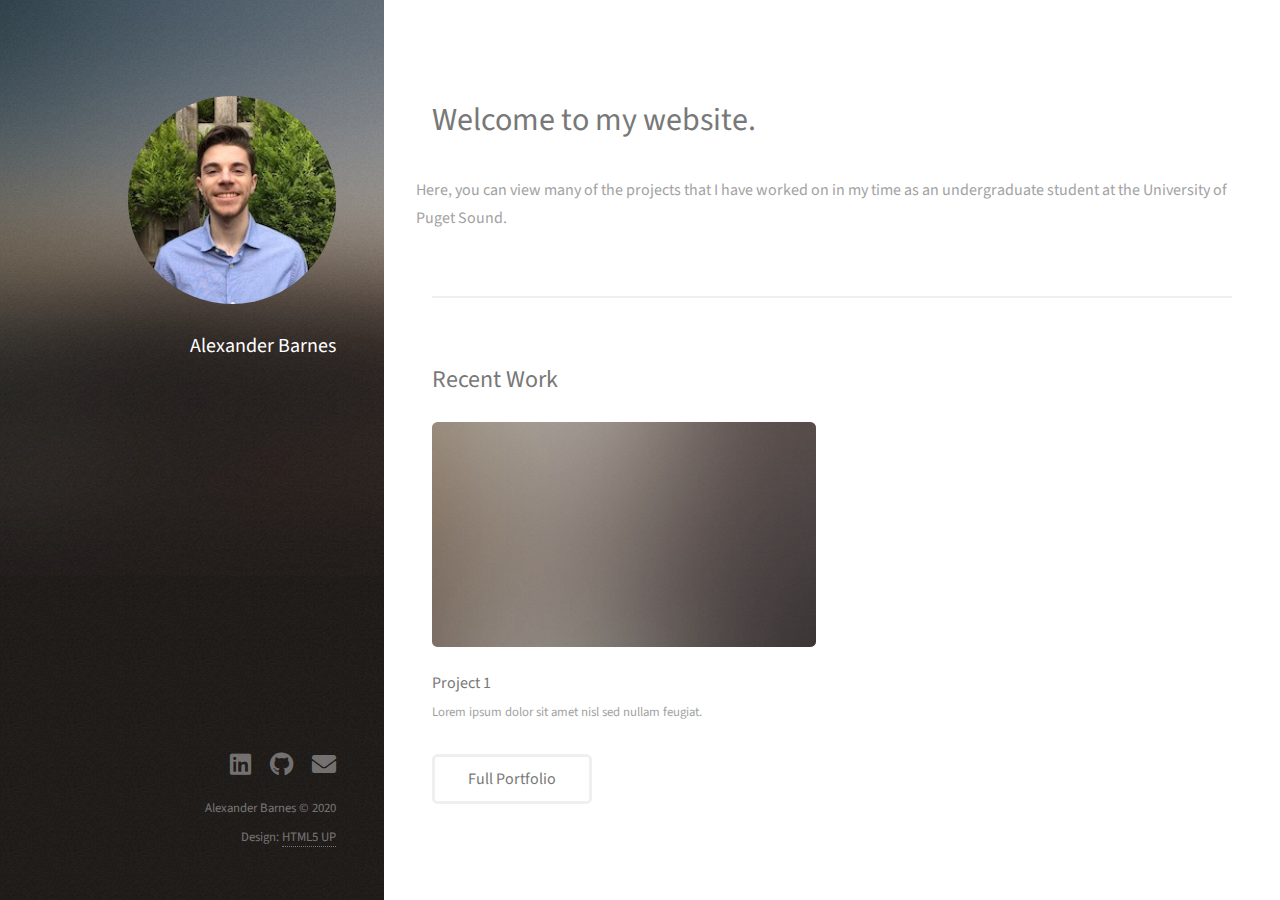
==== commit b33abf1e: "Updates" ====
--- a/index.html
+++ b/index.html
@@ -42,7 +42,7 @@
             <h2>Recent Work</h2>
             <div class="row">
                 <article class="col-6 col-12-xsmall work-item">
-                    <a href="images/fulls/01.jpg" class="image fit thumb"><img src="images/thumbs/01.jpg" alt="" /></a>
+                    <a href="project-1.html" class="image fit thumb"><img src="images/thumbs/01.jpg" alt="" /></a>
                     <h3>Project 1</h3>
                     <p>Lorem ipsum dolor sit amet nisl sed nullam feugiat.</p>
                 </article>
@@ -442,7 +442,7 @@
             <ul class="icons">
                 <li><a href="https://www.linkedin.com/in/alexanderjbarnes/" class="icon brands fa-linkedin"><span class="label">LinkedIn</span></a></li>
                 <li><a href="https://github.com/alexander-barnes" class="icon brands fa-github"><span class="label">Github</span></a></li>
-                <li><a href="ajbarnes@pugetsound.edu" class="icon solid fa-envelope"><span class="label">Email</span></a></li>
+                <li><a href="mailto:ajbarnes@pugetsound.edu" class="icon solid fa-envelope"><span class="label">Email</span></a></li>
             </ul>
             <ul class="copyright">
                 <li>Alexander Barnes &copy; 2020</li>
--- a/assets/css/main.css
+++ b/assets/css/main.css
@@ -2640,7 +2640,7 @@
 
 		#header .image.avatar {
 			margin: 0 0 1em 0;
-			width: 6.25em;
+			width: 13em;
 		}
 
 /* Footer */
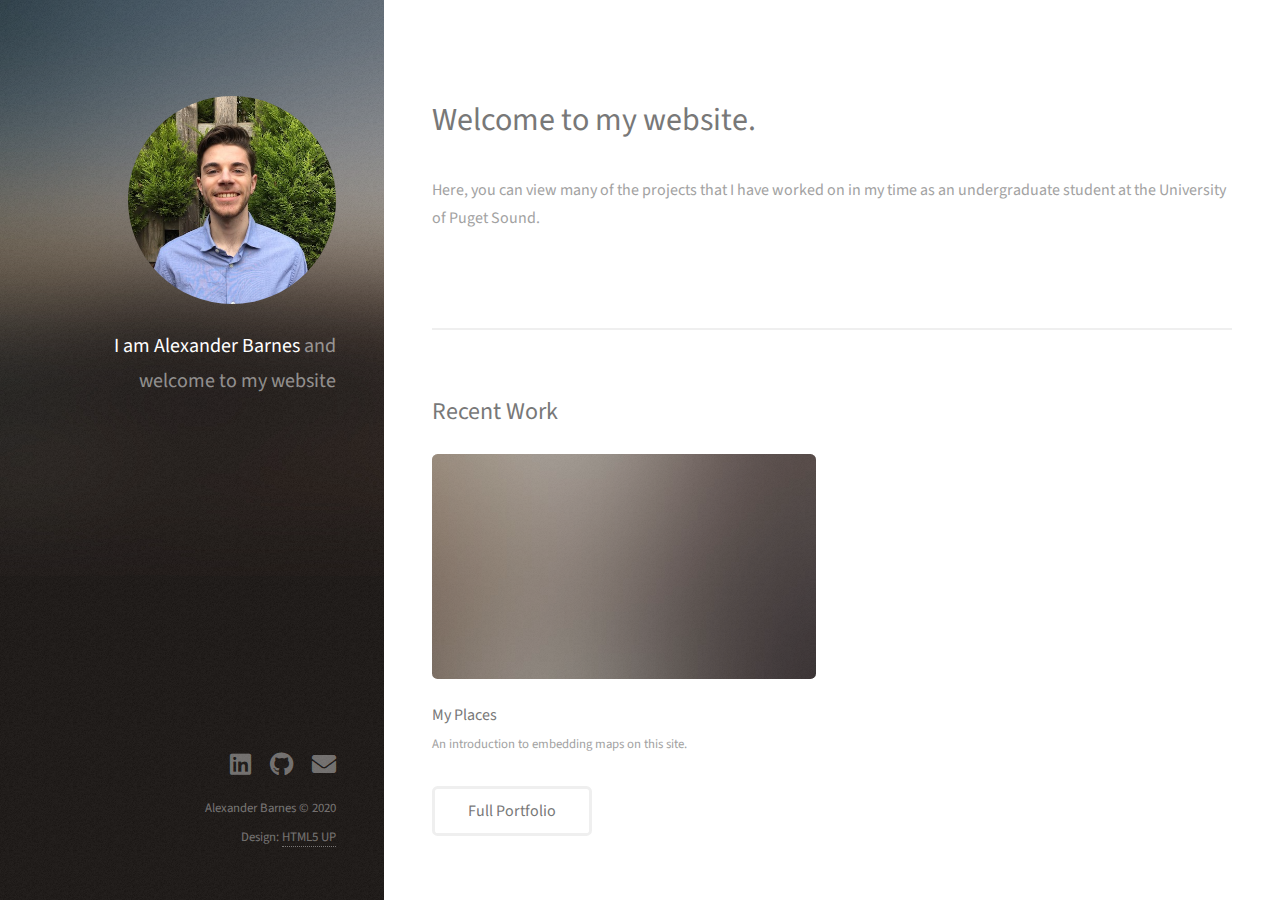
==== commit 238ea371: "Some more updates (better ones)" ====
--- a/index.html
+++ b/index.html
@@ -19,7 +19,7 @@
     <header id="header">
         <div class="inner">
             <a href="#" class="image avatar"><img src="images/avatar.jpg" alt="" /></a>
-            <h1><strong>Alexander Barnes</strong></h1>
+            <h1><strong>I am Alexander Barnes</strong> <br> and welcome to <br>my website</h1>
         </div>
     </header>
 
@@ -31,8 +31,8 @@
             <header class="major">
                 <h2>Welcome to my website.</h2>
             </header>
-            <p></p>
-            <ul class="actions">Here, you can view many of the projects that I have worked on in my time as an undergraduate student at the University of Puget Sound.
+            <p>Here, you can view many of the projects that I have worked on in my time as an undergraduate student at the University of Puget Sound.</p>
+            <ul class="actions">
                 <!--<li><a href="#" class="button">Learn More</a></li>-->
             </ul>
         </section>
@@ -43,34 +43,16 @@
             <div class="row">
                 <article class="col-6 col-12-xsmall work-item">
                     <a href="project-1.html" class="image fit thumb"><img src="images/thumbs/01.jpg" alt="" /></a>
-                    <h3>Project 1</h3>
+                    <h3>My Places</h3>
+                    <p>An introduction to embedding maps on this site.</p>
+                </article>
+                <!--
+                <article class="col-6 col-12-xsmall work-item poptrox-item">
+                    <a href="images/fulls/02.jpg" class="image fit thumb"><img src="images/thumbs/02.jpg" alt="" /></a>
+                    <h3>Ultricies lacinia interdum</h3>
                     <p>Lorem ipsum dolor sit amet nisl sed nullam feugiat.</p>
                 </article>
-                <!--<article class="col-6 col-12-xsmall work-item">
-								<a href="images/fulls/02.jpg" class="image fit thumb"><img src="images/thumbs/02.jpg" alt="" /></a>
-								<h3>Ultricies lacinia interdum</h3>
-								<p>Lorem ipsum dolor sit amet nisl sed nullam feugiat.</p>
-							</article>
-							<article class="col-6 col-12-xsmall work-item">
-								<a href="images/fulls/03.jpg" class="image fit thumb"><img src="images/thumbs/03.jpg" alt="" /></a>
-								<h3>Tortor metus commodo</h3>
-								<p>Lorem ipsum dolor sit amet nisl sed nullam feugiat.</p>
-							</article>
-							<article class="col-6 col-12-xsmall work-item">
-								<a href="images/fulls/04.jpg" class="image fit thumb"><img src="images/thumbs/04.jpg" alt="" /></a>
-								<h3>Quam neque phasellus</h3>
-								<p>Lorem ipsum dolor sit amet nisl sed nullam feugiat.</p>
-							</article>
-							<article class="col-6 col-12-xsmall work-item">
-								<a href="images/fulls/05.jpg" class="image fit thumb"><img src="images/thumbs/05.jpg" alt="" /></a>
-								<h3>Nunc enim commodo aliquet</h3>
-								<p>Lorem ipsum dolor sit amet nisl sed nullam feugiat.</p>
-							</article>
-							<article class="col-6 col-12-xsmall work-item">
-								<a href="images/fulls/06.jpg" class="image fit thumb"><img src="images/thumbs/06.jpg" alt="" /></a>
-								<h3>Risus ornare lacinia</h3>
-								<p>Lorem ipsum dolor sit amet nisl sed nullam feugiat.</p>
-							</article>-->
+-->
             </div>
             <ul class="actions">
                 <li><a href="projects.html" class="button">Full Portfolio</a></li>
--- a/assets/css/main.css
+++ b/assets/css/main.css
@@ -2073,7 +2073,7 @@
 				border-radius: 0.35em;
 				border: solid 3px rgba(255, 255, 255, 0.5);
 				color: #fff;
-				content: 'View';
+				content: 'View Project';
 				display: inline-block;
 				font-size: 0.8em;
 				font-weight: 400;
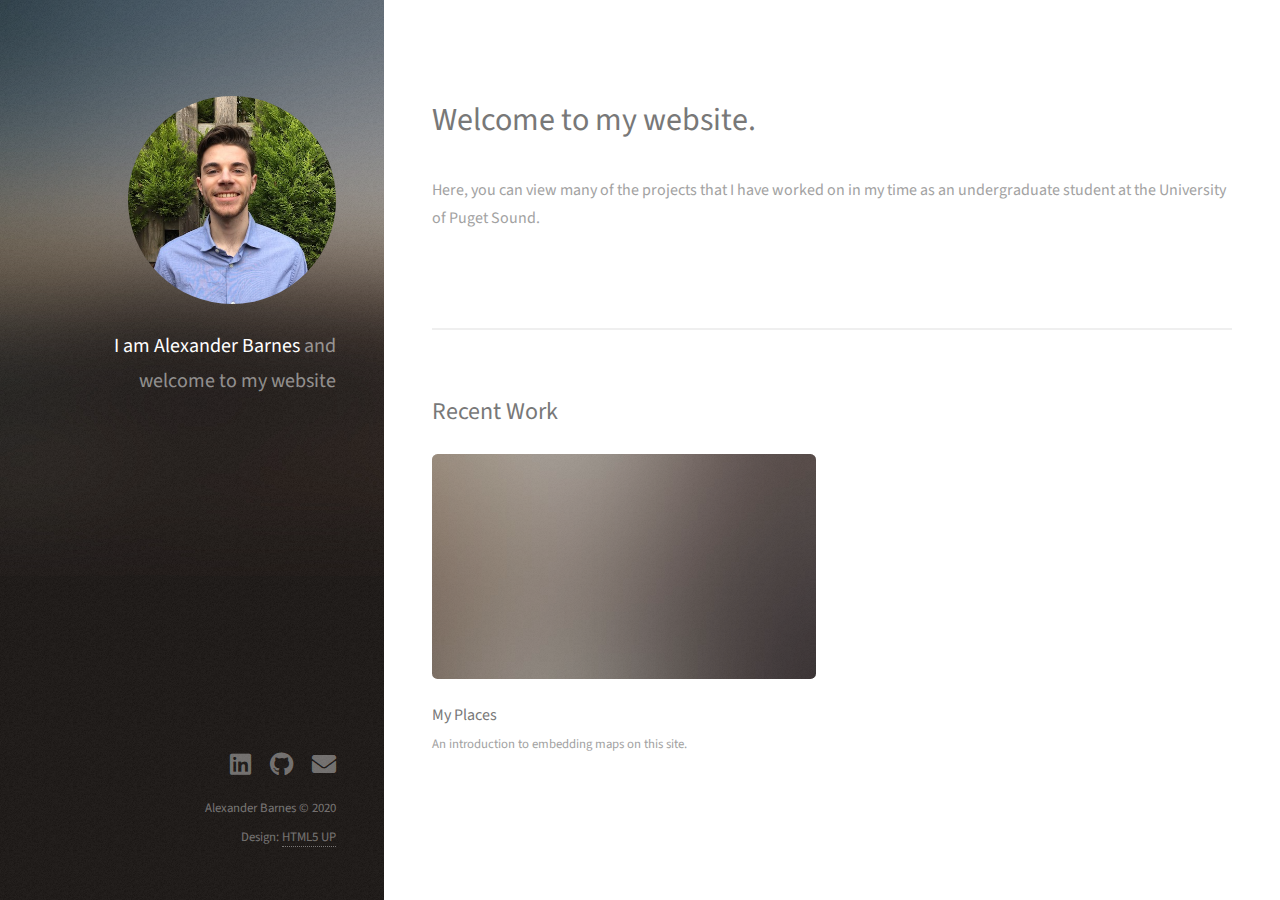
==== commit 727e5ed2: "Big updates continued" ====
--- a/index.html
+++ b/index.html
@@ -54,9 +54,11 @@
                 </article>
 -->
             </div>
+<!--
             <ul class="actions">
                 <li><a href="projects.html" class="button">Full Portfolio</a></li>
             </ul>
+-->
         </section>
 
         <!-- Three -->
@@ -98,324 +100,6 @@
 					</section>
 -->
 
-        <!-- Four -->
-        <!--
-					<section id="four">
-						<h2>Elements</h2>
-
-						<section>
-							<h4>Text</h4>
-							<p>This is <b>bold</b> and this is <strong>strong</strong>. This is <i>italic</i> and this is <em>emphasized</em>.
-							This is <sup>superscript</sup> text and this is <sub>subscript</sub> text.
-							This is <u>underlined</u> and this is code: <code>for (;;) { ... }</code>. Finally, <a href="#">this is a link</a>.</p>
-							<hr />
-							<header>
-								<h4>Heading with a Subtitle</h4>
-								<p>Lorem ipsum dolor sit amet nullam id egestas urna aliquam</p>
-							</header>
-							<p>Nunc lacinia ante nunc ac lobortis. Interdum adipiscing gravida odio porttitor sem non mi integer non faucibus ornare mi ut ante amet placerat aliquet. Volutpat eu sed ante lacinia sapien lorem accumsan varius montes viverra nibh in adipiscing blandit tempus accumsan.</p>
-							<header>
-								<h5>Heading with a Subtitle</h5>
-								<p>Lorem ipsum dolor sit amet nullam id egestas urna aliquam</p>
-							</header>
-							<p>Nunc lacinia ante nunc ac lobortis. Interdum adipiscing gravida odio porttitor sem non mi integer non faucibus ornare mi ut ante amet placerat aliquet. Volutpat eu sed ante lacinia sapien lorem accumsan varius montes viverra nibh in adipiscing blandit tempus accumsan.</p>
-							<hr />
-							<h2>Heading Level 2</h2>
-							<h3>Heading Level 3</h3>
-							<h4>Heading Level 4</h4>
-							<h5>Heading Level 5</h5>
-							<h6>Heading Level 6</h6>
-							<hr />
-							<h5>Blockquote</h5>
-							<blockquote>Fringilla nisl. Donec accumsan interdum nisi, quis tincidunt felis sagittis eget tempus euismod. Vestibulum ante ipsum primis in faucibus vestibulum. Blandit adipiscing eu felis iaculis volutpat ac adipiscing accumsan faucibus. Vestibulum ante ipsum primis in faucibus lorem ipsum dolor sit amet nullam adipiscing eu felis.</blockquote>
-							<h5>Preformatted</h5>
-							<pre><code>i = 0;
-
-while (!deck.isInOrder()) {
-print 'Iteration ' + i;
-deck.shuffle();
-i++;
-}
-
-print 'It took ' + i + ' iterations to sort the deck.';</code></pre>
-						</section>
-
-						<section>
-							<h4>Lists</h4>
-							<div class="row">
-								<div class="col-6 col-12-xsmall">
-									<h5>Unordered</h5>
-									<ul>
-										<li>Dolor pulvinar etiam magna etiam.</li>
-										<li>Sagittis adipiscing lorem eleifend.</li>
-										<li>Felis enim feugiat dolore viverra.</li>
-									</ul>
-									<h5>Alternate</h5>
-									<ul class="alt">
-										<li>Dolor pulvinar etiam magna etiam.</li>
-										<li>Sagittis adipiscing lorem eleifend.</li>
-										<li>Felis enim feugiat dolore viverra.</li>
-									</ul>
-								</div>
-								<div class="col-6 col-12-xsmall">
-									<h5>Ordered</h5>
-									<ol>
-										<li>Dolor pulvinar etiam magna etiam.</li>
-										<li>Etiam vel felis at lorem sed viverra.</li>
-										<li>Felis enim feugiat dolore viverra.</li>
-										<li>Dolor pulvinar etiam magna etiam.</li>
-										<li>Etiam vel felis at lorem sed viverra.</li>
-										<li>Felis enim feugiat dolore viverra.</li>
-									</ol>
-									<h5>Icons</h5>
-									<ul class="icons">
-										<li><a href="#" class="icon brands fa-twitter"><span class="label">Twitter</span></a></li>
-										<li><a href="#" class="icon brands fa-facebook-f"><span class="label">Facebook</span></a></li>
-										<li><a href="#" class="icon brands fa-instagram"><span class="label">Instagram</span></a></li>
-										<li><a href="#" class="icon brands fa-github"><span class="label">Github</span></a></li>
-										<li><a href="#" class="icon brands fa-dribbble"><span class="label">Dribbble</span></a></li>
-										<li><a href="#" class="icon brands fa-tumblr"><span class="label">Tumblr</span></a></li>
-									</ul>
-								</div>
-							</div>
-							<h5>Actions</h5>
-							<ul class="actions">
-								<li><a href="#" class="button primary">Default</a></li>
-								<li><a href="#" class="button">Default</a></li>
-							</ul>
-							<ul class="actions small">
-								<li><a href="#" class="button primary small">Small</a></li>
-								<li><a href="#" class="button small">Small</a></li>
-							</ul>
-							<div class="row">
-								<div class="col-6 col-12-small">
-									<ul class="actions stacked">
-										<li><a href="#" class="button primary">Default</a></li>
-										<li><a href="#" class="button">Default</a></li>
-									</ul>
-								</div>
-								<div class="col-6 col-12-small">
-									<ul class="actions stacked">
-										<li><a href="#" class="button primary small">Small</a></li>
-										<li><a href="#" class="button small">Small</a></li>
-									</ul>
-								</div>
-								<div class="col-6 col-12-small">
-									<ul class="actions stacked">
-										<li><a href="#" class="button primary fit">Default</a></li>
-										<li><a href="#" class="button fit">Default</a></li>
-									</ul>
-								</div>
-								<div class="col-6 col-12-small">
-									<ul class="actions stacked">
-										<li><a href="#" class="button primary small fit">Small</a></li>
-										<li><a href="#" class="button small fit">Small</a></li>
-									</ul>
-								</div>
-							</div>
-						</section>
-
-						<section>
-							<h4>Table</h4>
-							<h5>Default</h5>
-							<div class="table-wrapper">
-								<table>
-									<thead>
-										<tr>
-											<th>Name</th>
-											<th>Description</th>
-											<th>Price</th>
-										</tr>
-									</thead>
-									<tbody>
-										<tr>
-											<td>Item One</td>
-											<td>Ante turpis integer aliquet porttitor.</td>
-											<td>29.99</td>
-										</tr>
-										<tr>
-											<td>Item Two</td>
-											<td>Vis ac commodo adipiscing arcu aliquet.</td>
-											<td>19.99</td>
-										</tr>
-										<tr>
-											<td>Item Three</td>
-											<td> Morbi faucibus arcu accumsan lorem.</td>
-											<td>29.99</td>
-										</tr>
-										<tr>
-											<td>Item Four</td>
-											<td>Vitae integer tempus condimentum.</td>
-											<td>19.99</td>
-										</tr>
-										<tr>
-											<td>Item Five</td>
-											<td>Ante turpis integer aliquet porttitor.</td>
-											<td>29.99</td>
-										</tr>
-									</tbody>
-									<tfoot>
-										<tr>
-											<td colspan="2"></td>
-											<td>100.00</td>
-										</tr>
-									</tfoot>
-								</table>
-							</div>
-
-							<h5>Alternate</h5>
-							<div class="table-wrapper">
-								<table class="alt">
-									<thead>
-										<tr>
-											<th>Name</th>
-											<th>Description</th>
-											<th>Price</th>
-										</tr>
-									</thead>
-									<tbody>
-										<tr>
-											<td>Item One</td>
-											<td>Ante turpis integer aliquet porttitor.</td>
-											<td>29.99</td>
-										</tr>
-										<tr>
-											<td>Item Two</td>
-											<td>Vis ac commodo adipiscing arcu aliquet.</td>
-											<td>19.99</td>
-										</tr>
-										<tr>
-											<td>Item Three</td>
-											<td> Morbi faucibus arcu accumsan lorem.</td>
-											<td>29.99</td>
-										</tr>
-										<tr>
-											<td>Item Four</td>
-											<td>Vitae integer tempus condimentum.</td>
-											<td>19.99</td>
-										</tr>
-										<tr>
-											<td>Item Five</td>
-											<td>Ante turpis integer aliquet porttitor.</td>
-											<td>29.99</td>
-										</tr>
-									</tbody>
-									<tfoot>
-										<tr>
-											<td colspan="2"></td>
-											<td>100.00</td>
-										</tr>
-									</tfoot>
-								</table>
-							</div>
-						</section>
-
-						<section>
-							<h4>Buttons</h4>
-							<ul class="actions">
-								<li><a href="#" class="button primary">Primary</a></li>
-								<li><a href="#" class="button">Default</a></li>
-							</ul>
-							<ul class="actions">
-								<li><a href="#" class="button large">Large</a></li>
-								<li><a href="#" class="button">Default</a></li>
-								<li><a href="#" class="button small">Small</a></li>
-							</ul>
-							<ul class="actions fit">
-								<li><a href="#" class="button primary fit">Fit</a></li>
-								<li><a href="#" class="button fit">Fit</a></li>
-							</ul>
-							<ul class="actions fit small">
-								<li><a href="#" class="button primary fit small">Fit + Small</a></li>
-								<li><a href="#" class="button fit small">Fit + Small</a></li>
-							</ul>
-							<ul class="actions">
-								<li><a href="#" class="button primary icon solid fa-download">Icon</a></li>
-								<li><a href="#" class="button icon solid fa-download">Icon</a></li>
-							</ul>
-							<ul class="actions">
-								<li><span class="button primary disabled">Primary</span></li>
-								<li><span class="button disabled">Default</span></li>
-							</ul>
-						</section>
-
-						<section>
-							<h4>Form</h4>
-							<form method="post" action="#">
-								<div class="row gtr-uniform gtr-50">
-									<div class="col-6 col-12-xsmall">
-										<input type="text" name="demo-name" id="demo-name" value="" placeholder="Name" />
-									</div>
-									<div class="col-6 col-12-xsmall">
-										<input type="email" name="demo-email" id="demo-email" value="" placeholder="Email" />
-									</div>
-									<div class="col-12">
-										<select name="demo-category" id="demo-category">
-											<option value="">- Category -</option>
-											<option value="1">Manufacturing</option>
-											<option value="1">Shipping</option>
-											<option value="1">Administration</option>
-											<option value="1">Human Resources</option>
-										</select>
-									</div>
-									<div class="col-4 col-12-small">
-										<input type="radio" id="demo-priority-low" name="demo-priority" checked>
-										<label for="demo-priority-low">Low Priority</label>
-									</div>
-									<div class="col-4 col-12-small">
-										<input type="radio" id="demo-priority-normal" name="demo-priority">
-										<label for="demo-priority-normal">Normal Priority</label>
-									</div>
-									<div class="col-4 col-12-small">
-										<input type="radio" id="demo-priority-high" name="demo-priority">
-										<label for="demo-priority-high">High Priority</label>
-									</div>
-									<div class="col-6 col-12-small">
-										<input type="checkbox" id="demo-copy" name="demo-copy">
-										<label for="demo-copy">Email me a copy of this message</label>
-									</div>
-									<div class="col-6 col-12-small">
-										<input type="checkbox" id="demo-human" name="demo-human" checked>
-										<label for="demo-human">I am a human and not a robot</label>
-									</div>
-									<div class="col-12">
-										<textarea name="demo-message" id="demo-message" placeholder="Enter your message" rows="6"></textarea>
-									</div>
-									<div class="col-12">
-										<ul class="actions">
-											<li><input type="submit" value="Send Message" class="primary" /></li>
-											<li><input type="reset" value="Reset" /></li>
-										</ul>
-									</div>
-								</div>
-							</form>
-						</section>
-
-						<section>
-							<h4>Image</h4>
-							<h5>Fit</h5>
-							<div class="box alt">
-								<div class="row gtr-50 gtr-uniform">
-									<div class="col-12"><span class="image fit"><img src="images/fulls/05.jpg" alt="" /></span></div>
-									<div class="col-4"><span class="image fit"><img src="images/thumbs/01.jpg" alt="" /></span></div>
-									<div class="col-4"><span class="image fit"><img src="images/thumbs/02.jpg" alt="" /></span></div>
-									<div class="col-4"><span class="image fit"><img src="images/thumbs/03.jpg" alt="" /></span></div>
-									<div class="col-4"><span class="image fit"><img src="images/thumbs/04.jpg" alt="" /></span></div>
-									<div class="col-4"><span class="image fit"><img src="images/thumbs/05.jpg" alt="" /></span></div>
-									<div class="col-4"><span class="image fit"><img src="images/thumbs/06.jpg" alt="" /></span></div>
-									<div class="col-4"><span class="image fit"><img src="images/thumbs/03.jpg" alt="" /></span></div>
-									<div class="col-4"><span class="image fit"><img src="images/thumbs/02.jpg" alt="" /></span></div>
-									<div class="col-4"><span class="image fit"><img src="images/thumbs/01.jpg" alt="" /></span></div>
-								</div>
-							</div>
-							<h5>Left &amp; Right</h5>
-							<p><span class="image left"><img src="images/avatar.jpg" alt="" /></span>Fringilla nisl. Donec accumsan interdum nisi, quis tincidunt felis sagittis eget. tempus euismod. Vestibulum ante ipsum primis in faucibus vestibulum. Blandit adipiscing eu felis iaculis volutpat ac adipiscing accumsan eu faucibus. Integer ac pellentesque praesent tincidunt felis sagittis eget. tempus euismod. Vestibulum ante ipsum primis in faucibus vestibulum. Blandit adipiscing eu felis iaculis volutpat ac adipiscing accumsan eu faucibus. Integer ac pellentesque praesent. Donec accumsan interdum nisi, quis tincidunt felis sagittis eget. tempus euismod. Vestibulum ante ipsum primis in faucibus vestibulum. Blandit adipiscing eu felis iaculis volutpat ac adipiscing accumsan eu faucibus. Integer ac pellentesque praesent tincidunt felis sagittis eget. tempus euismod. Vestibulum ante ipsum primis in faucibus vestibulum. Blandit adipiscing eu felis iaculis volutpat ac adipiscing accumsan eu faucibus. Integer ac pellentesque praesent.</p>
-							<p><span class="image right"><img src="images/avatar.jpg" alt="" /></span>Fringilla nisl. Donec accumsan interdum nisi, quis tincidunt felis sagittis eget. tempus euismod. Vestibulum ante ipsum primis in faucibus vestibulum. Blandit adipiscing eu felis iaculis volutpat ac adipiscing accumsan eu faucibus. Integer ac pellentesque praesent tincidunt felis sagittis eget. tempus euismod. Vestibulum ante ipsum primis in faucibus vestibulum. Blandit adipiscing eu felis iaculis volutpat ac adipiscing accumsan eu faucibus. Integer ac pellentesque praesent. Donec accumsan interdum nisi, quis tincidunt felis sagittis eget. tempus euismod. Vestibulum ante ipsum primis in faucibus vestibulum. Blandit adipiscing eu felis iaculis volutpat ac adipiscing accumsan eu faucibus. Integer ac pellentesque praesent tincidunt felis sagittis eget. tempus euismod. Vestibulum ante ipsum primis in faucibus vestibulum. Blandit adipiscing eu felis iaculis volutpat ac adipiscing accumsan eu faucibus. Integer ac pellentesque praesent.</p>
-						</section>
-
-					</section>
-				-->
-
     </div>
 
     <!-- Footer -->
--- a/assets/css/main.css
+++ b/assets/css/main.css
@@ -2642,6 +2642,18 @@
 			margin: 0 0 1em 0;
 			width: 13em;
 		}
+        #header i {
+            font-size: 3em;
+            color: white;
+        }
+        #header #header-title {
+
+            vertical-align: middle;
+        }
+        #header #inner-header {
+            padding-bottom: 30px;
+        }
+        
 
 /* Footer */
 
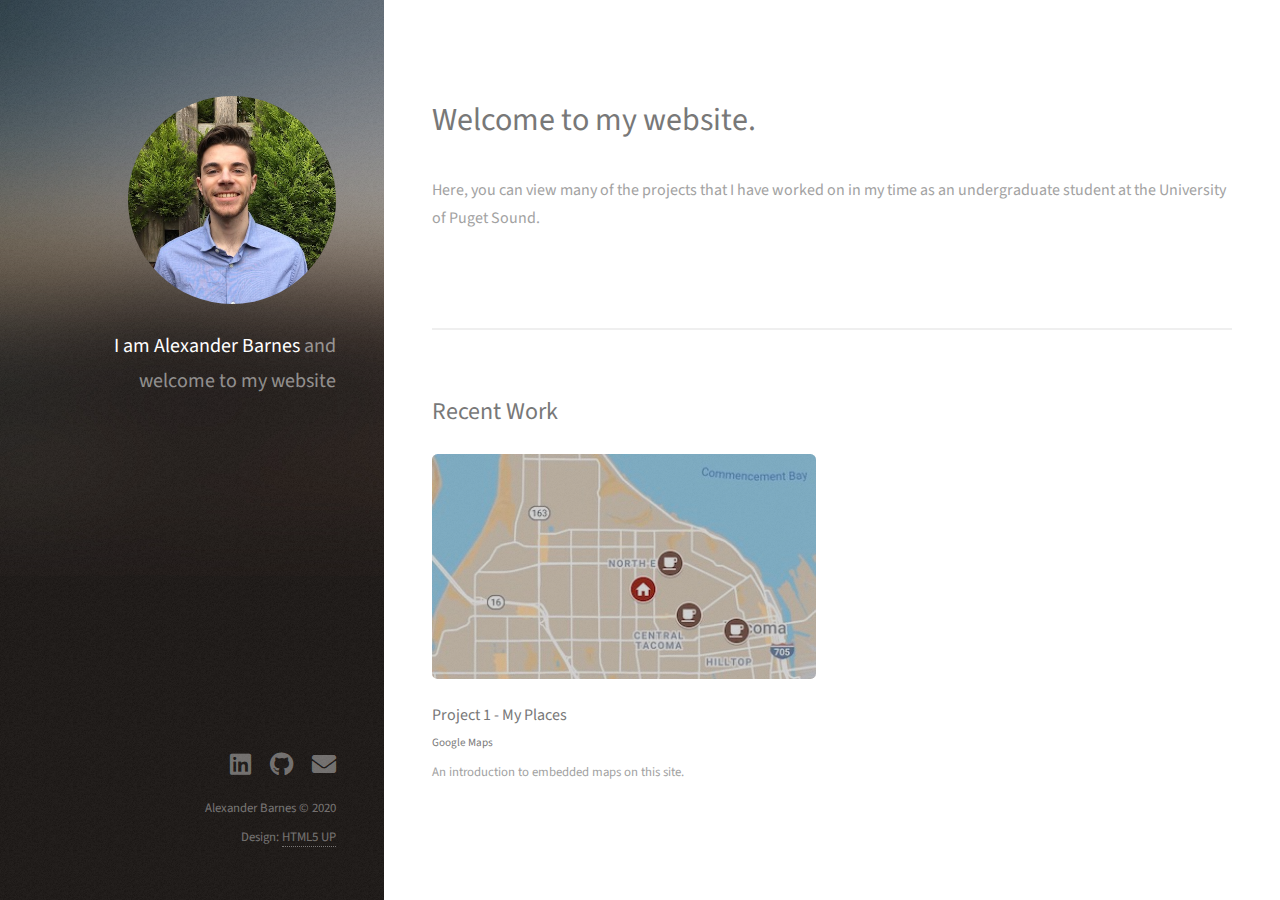
==== commit df8da075: "Changing project image" ====
--- a/index.html
+++ b/index.html
@@ -11,6 +11,7 @@
     <meta charset="utf-8" />
     <meta name="viewport" content="width=device-width, initial-scale=1, user-scalable=no" />
     <link rel="stylesheet" href="assets/css/main.css" />
+
 </head>
 
 <body class="is-preload">
@@ -43,8 +44,9 @@
             <div class="row">
                 <article class="col-6 col-12-xsmall work-item">
                     <a href="project-1.html" class="image fit thumb"><img src="images/thumbs/01.jpg" alt="" /></a>
-                    <h3>My Places</h3>
-                    <p>An introduction to embedding maps on this site.</p>
+                    <h3>Project 1 - My Places</h3>
+                    <h6>Google Maps</h6>
+                    <p>An introduction to embedded maps on this site.</p>
                 </article>
                 <!--
                 <article class="col-6 col-12-xsmall work-item poptrox-item">
--- a/assets/css/main.css
+++ b/assets/css/main.css
@@ -2077,7 +2077,7 @@
 				display: inline-block;
 				font-size: 0.8em;
 				font-weight: 400;
-				left: 50%;
+				left: 45%;
 				line-height: 2.25em;
 				margin: -1.25em 0 0 -3em;
 				opacity: 0;
@@ -2712,6 +2712,7 @@
 				padding-top: 0;
 			}
 
+
 /* Poptrox */
 
 	@-moz-keyframes spin {
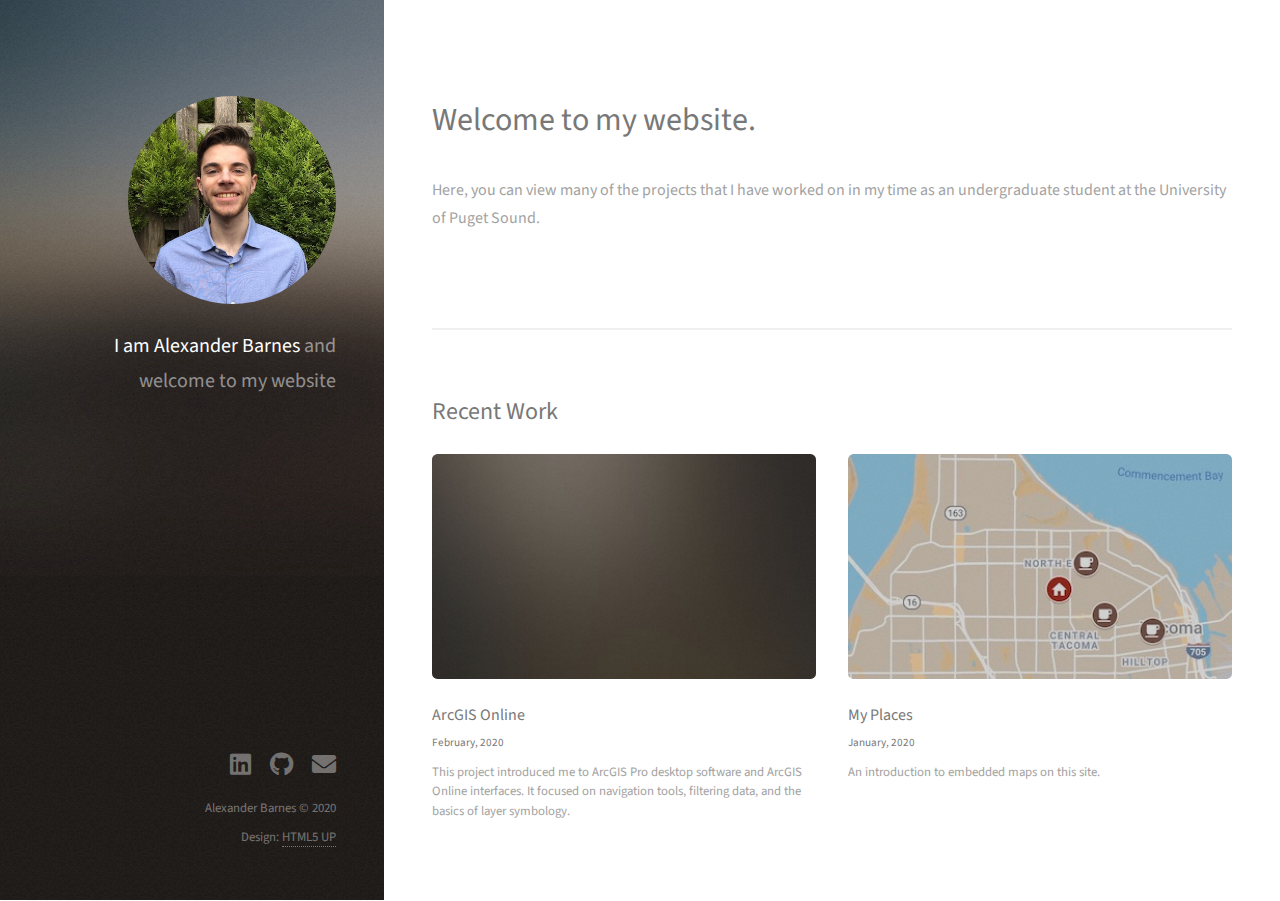
==== commit 82546d1a: "Adding Project 2" ====
--- a/index.html
+++ b/index.html
@@ -41,11 +41,18 @@
         <!-- Two -->
         <section id="two">
             <h2>Recent Work</h2>
+           
             <div class="row">
+               <article class="col-6 col-12-xsmall work-item">
+                    <a href="project-2.html" class="image fit thumb"><img src="images/thumbs/02.jpg" alt="" /></a>
+                    <h3>ArcGIS Online</h3>
+                    <h6>February, 2020</h6>
+                    <p>This project introduced me to ArcGIS Pro desktop software and ArcGIS Online interfaces. It focused on navigation tools, filtering data, and the basics of layer symbology.</p>
+                </article>
                 <article class="col-6 col-12-xsmall work-item">
                     <a href="project-1.html" class="image fit thumb"><img src="images/thumbs/01.jpg" alt="" /></a>
-                    <h3>Project 1 - My Places</h3>
-                    <h6>Google Maps</h6>
+                    <h3>My Places</h3>
+                    <h6>January, 2020</h6>
                     <p>An introduction to embedded maps on this site.</p>
                 </article>
                 <!--
@@ -56,6 +63,9 @@
                 </article>
 -->
             </div>
+            
+            
+            
 <!--
             <ul class="actions">
                 <li><a href="projects.html" class="button">Full Portfolio</a></li>
